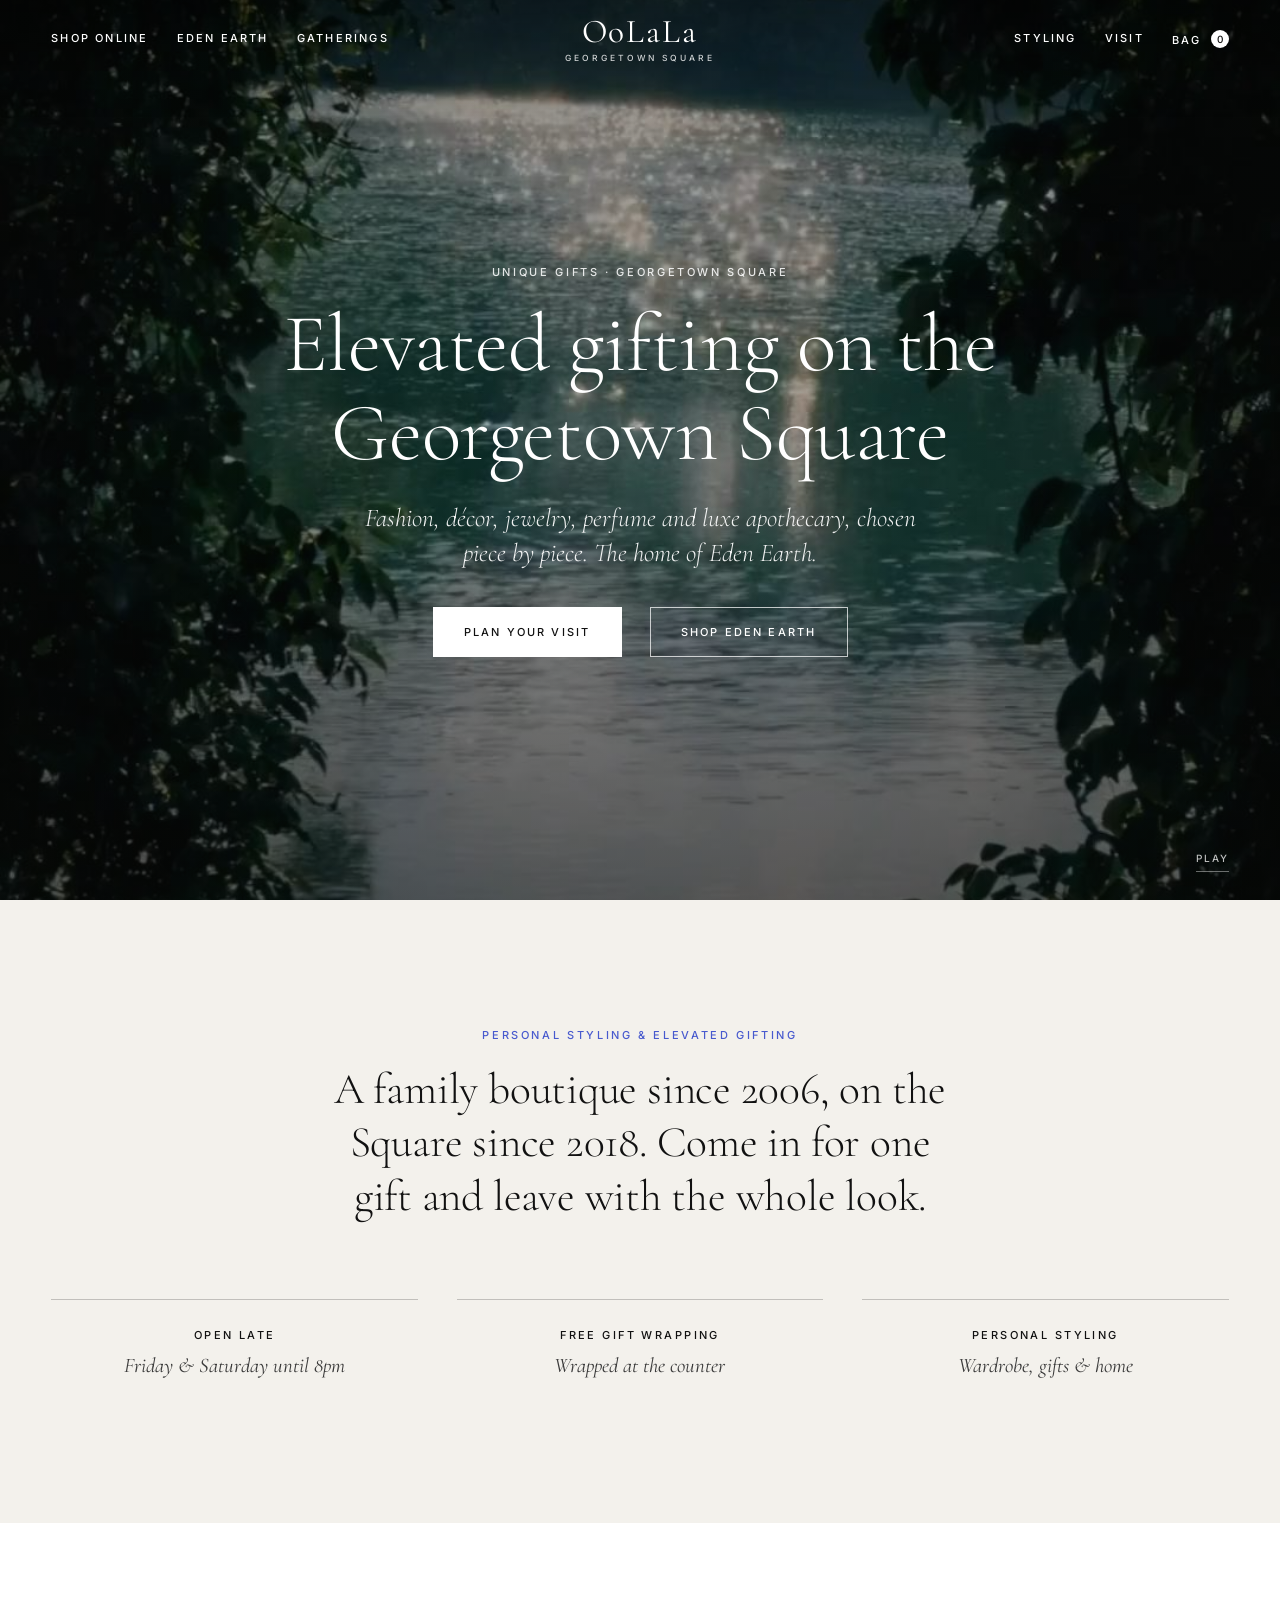
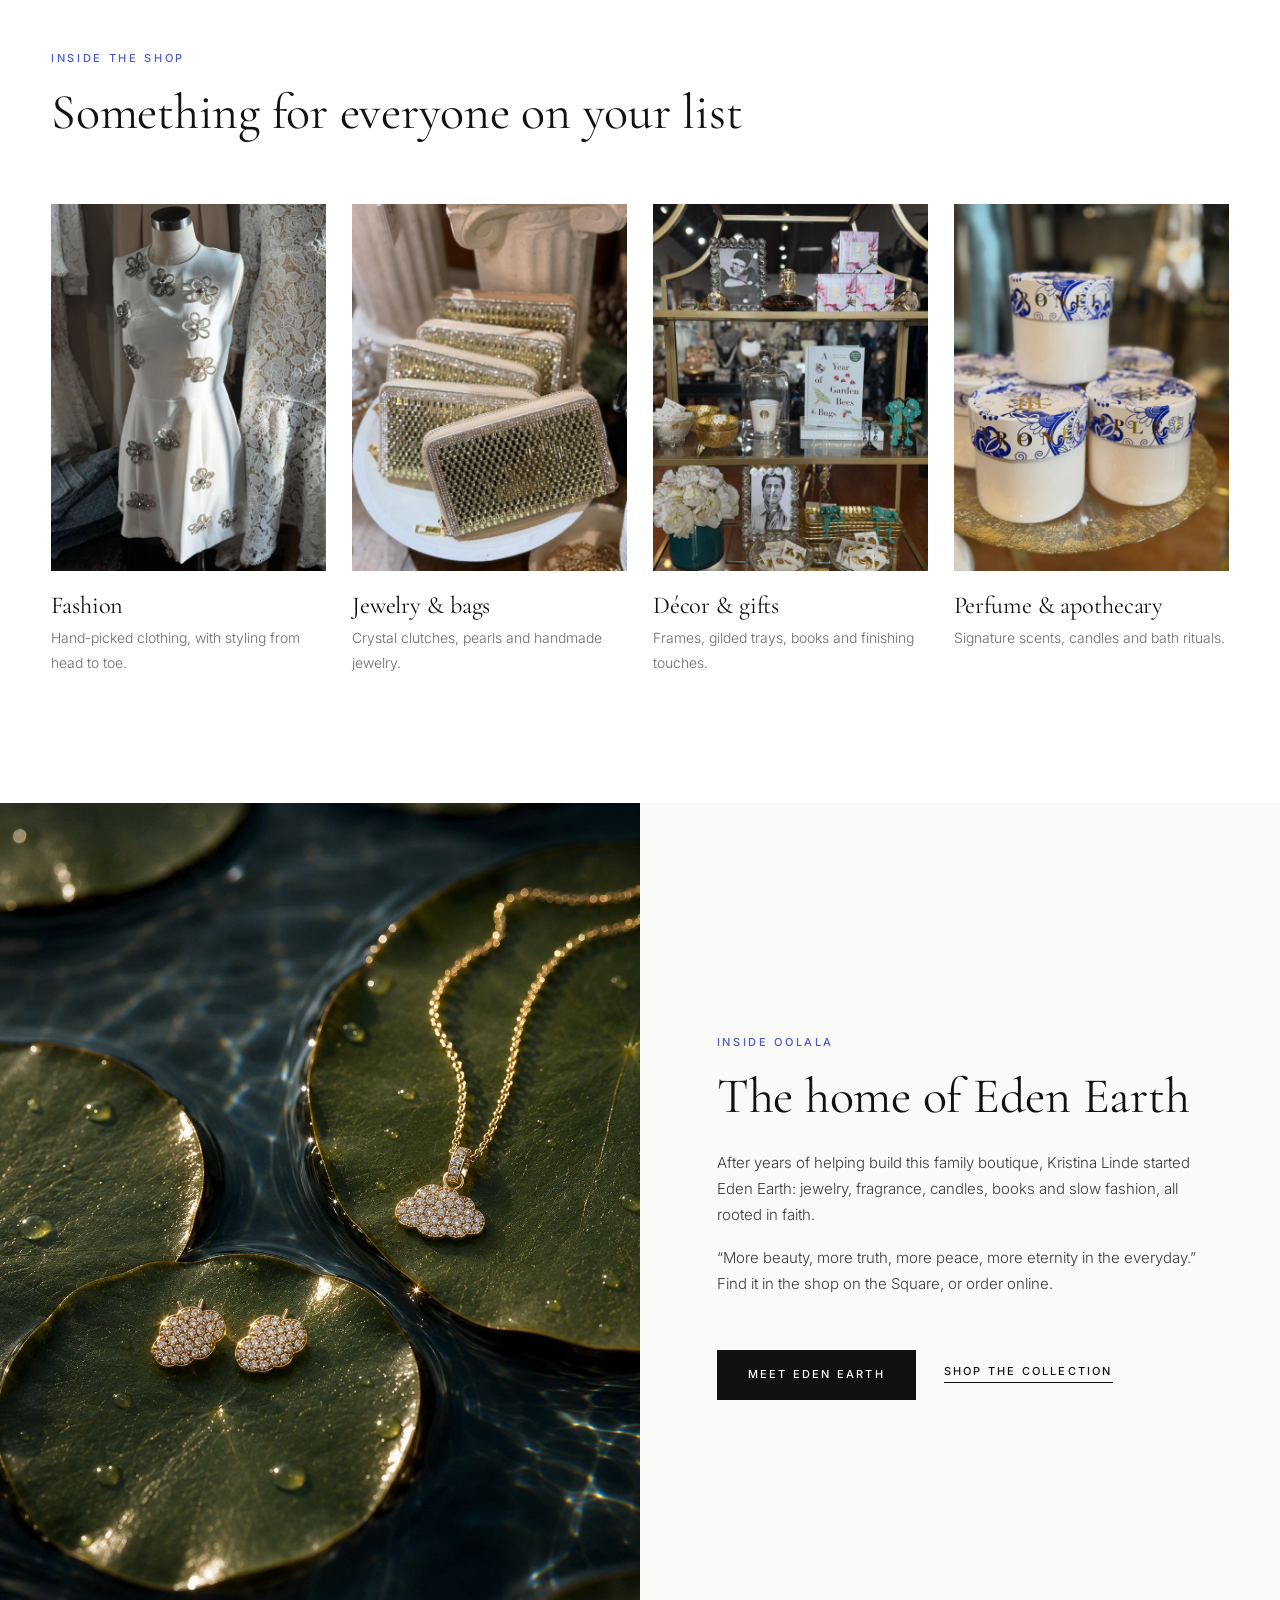
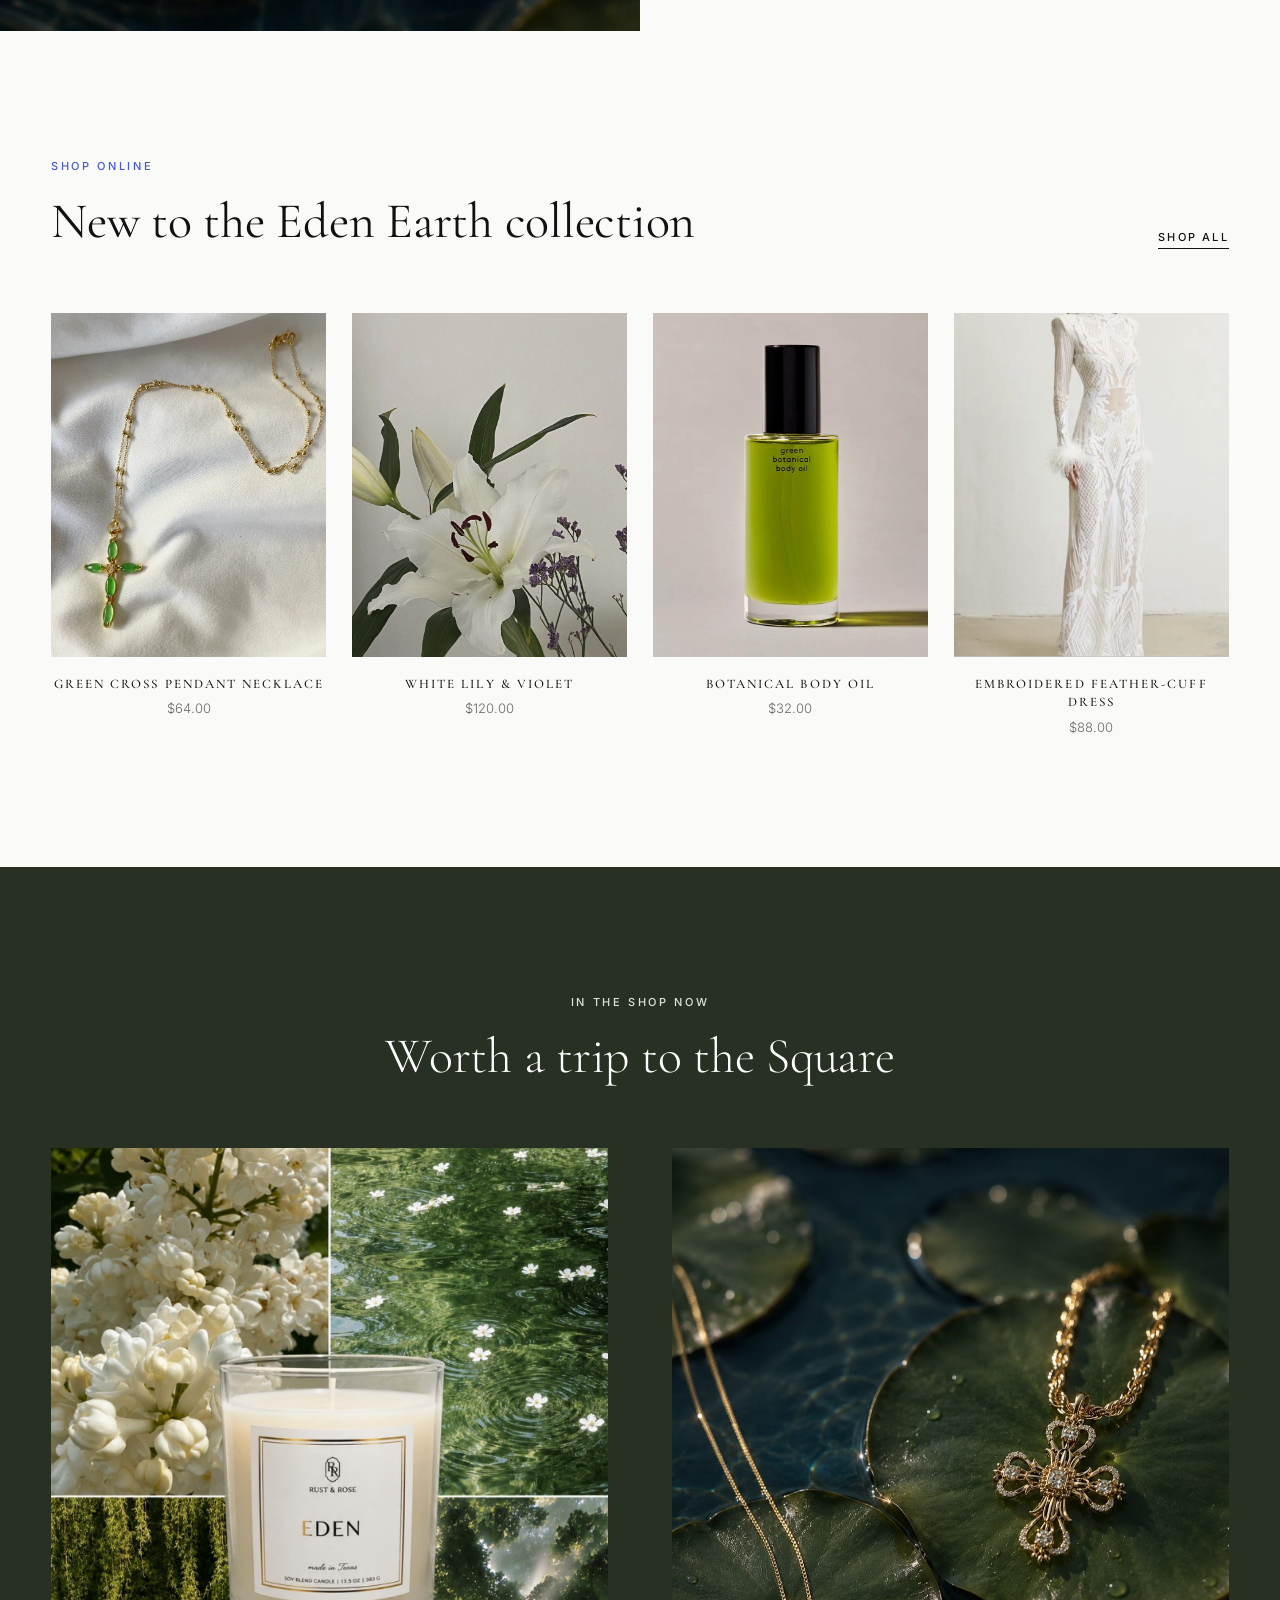
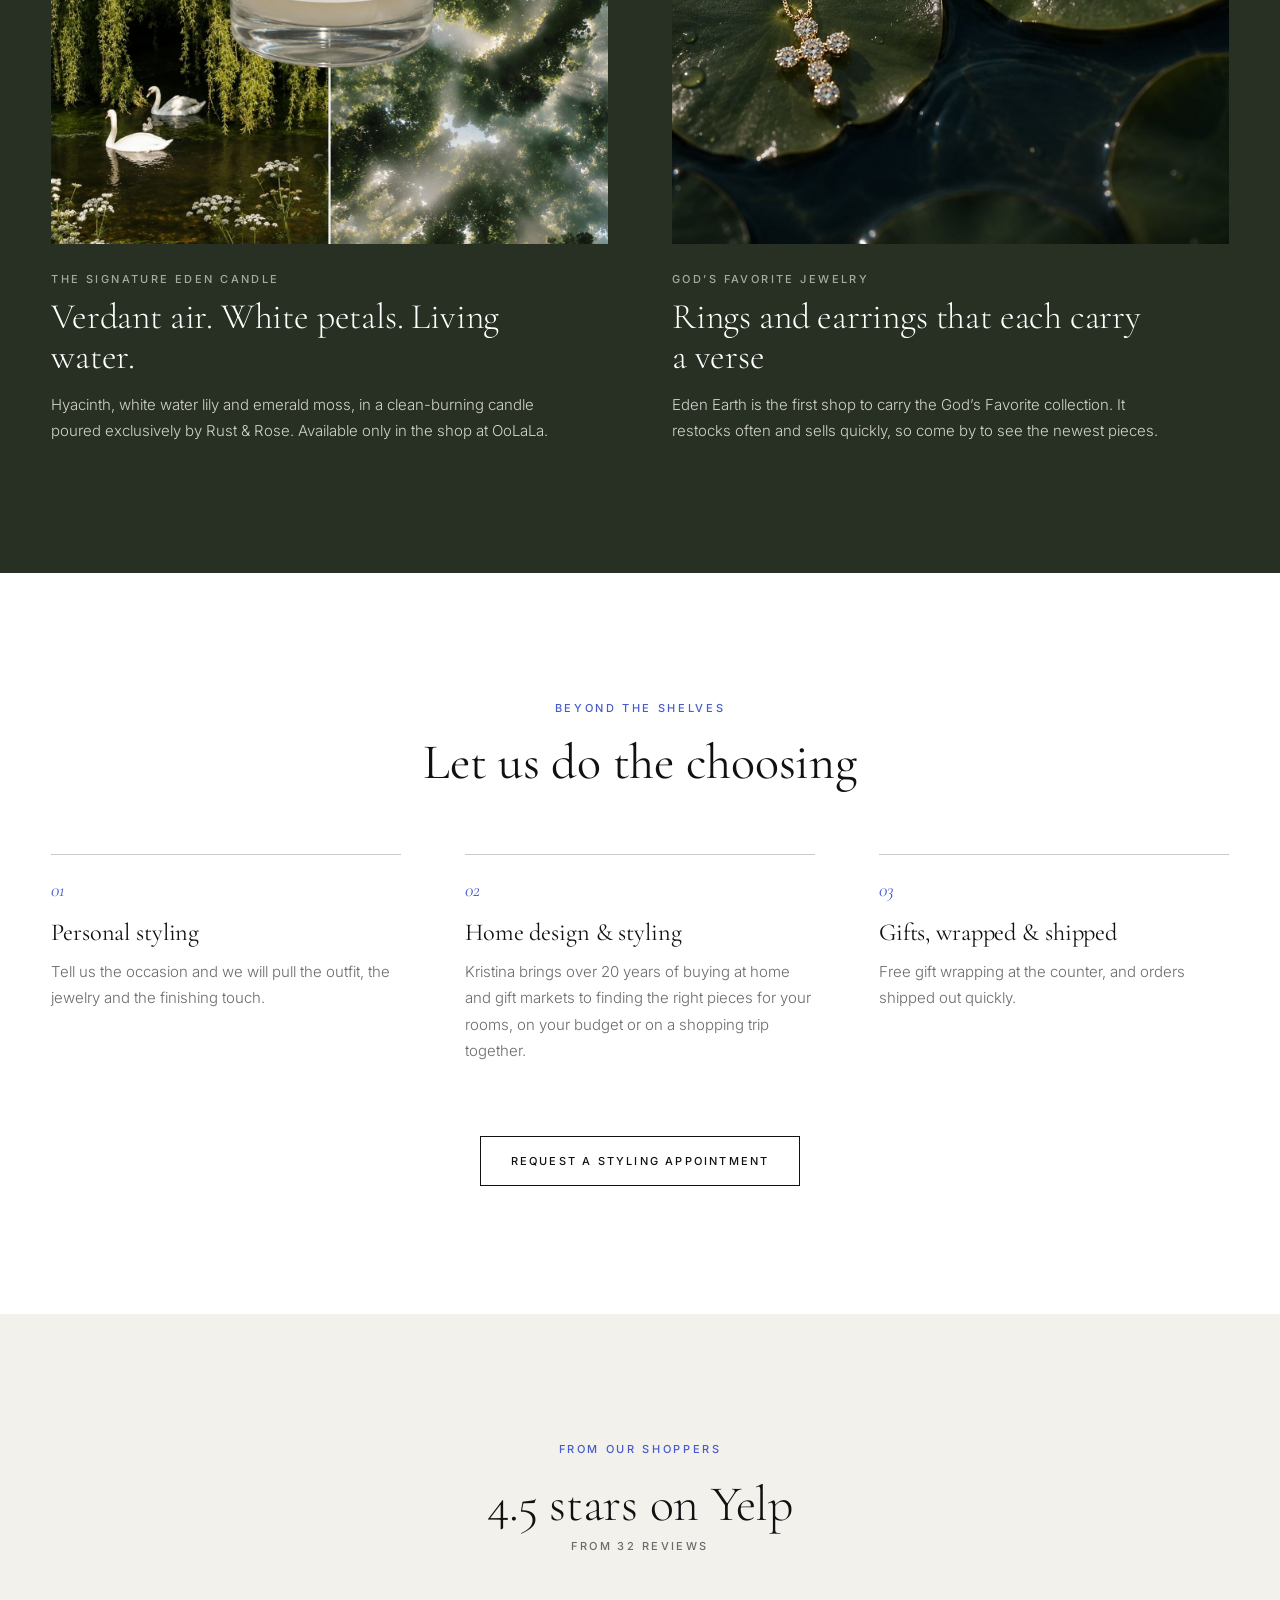
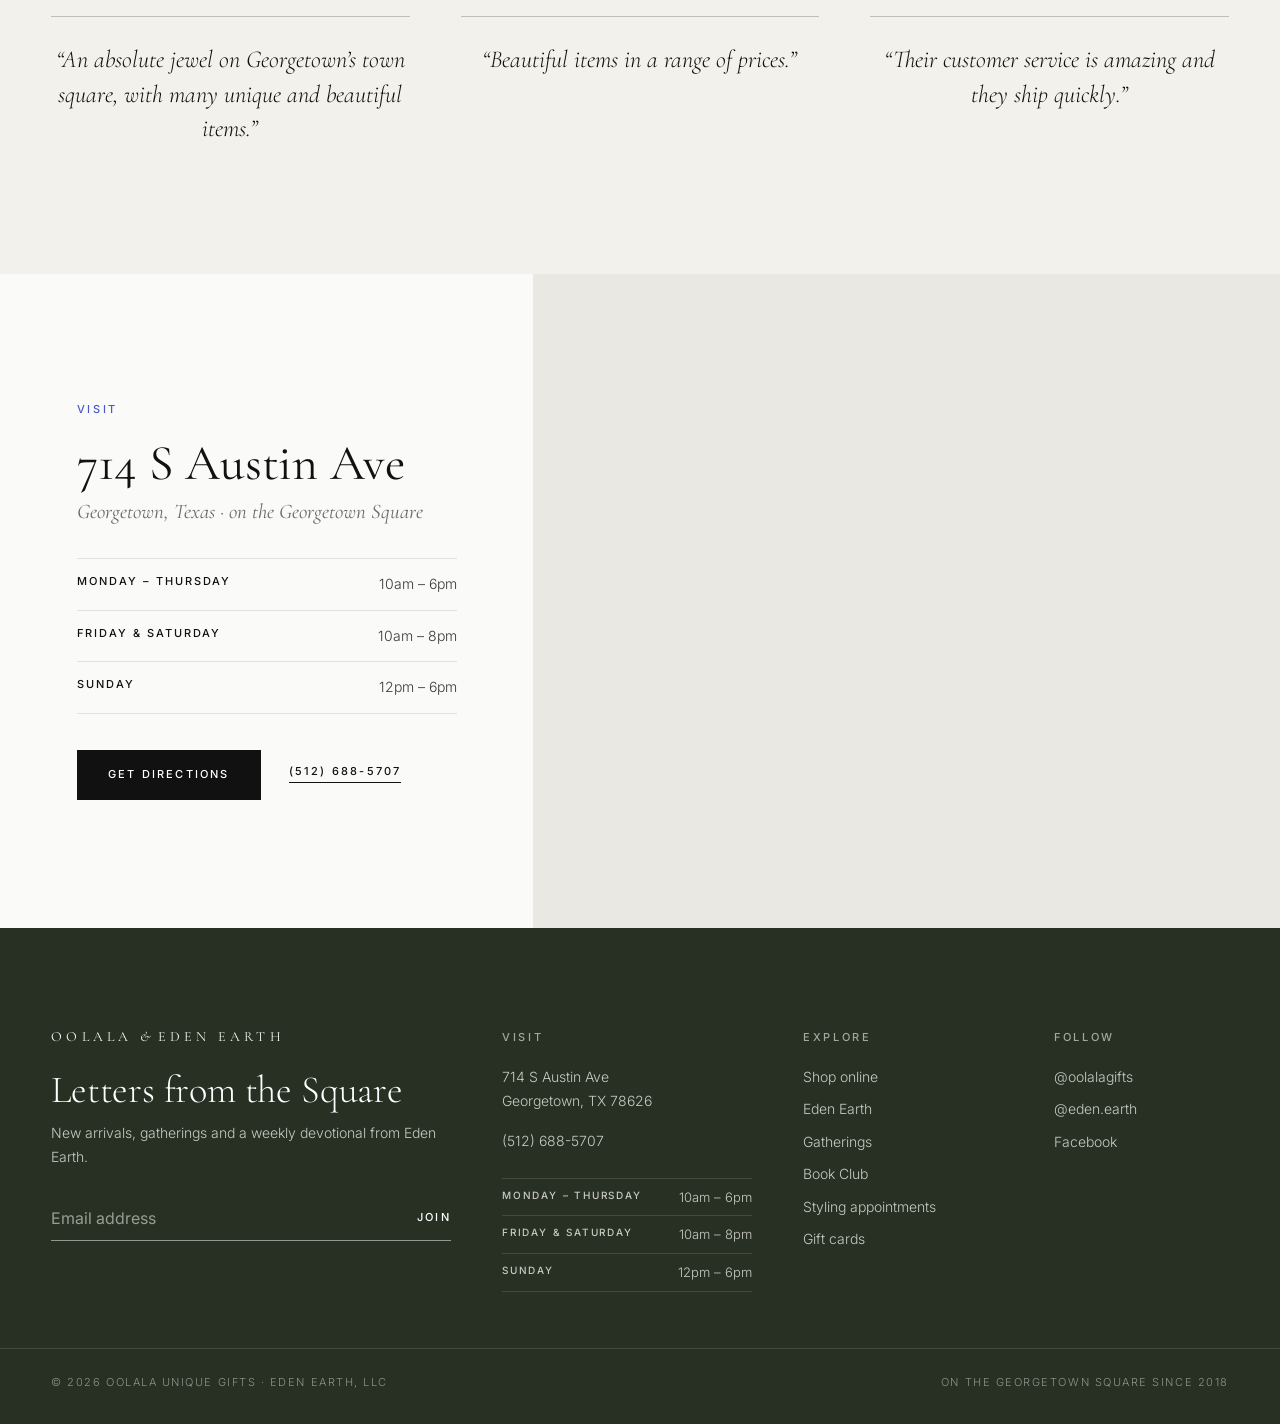
==== index.html @ 21880228 "OoLaLa Unique Gifts + Eden Earth demo: home, Shopify-ready shop, Eden Earth, visit Co-Authored-By: C" ====
<!doctype html>
<html lang="en">
<head>
  <meta charset="utf-8">
  <meta name="viewport" content="width=device-width, initial-scale=1">
  <meta name="robots" content="noindex, nofollow">
  <title>OoLaLa Unique Gifts | Boutique on the Georgetown Square, TX</title>
  <meta name="description" content="OoLaLa is a family boutique on the Georgetown Square: fashion, décor, jewelry, perfume and luxe apothecary, personal styling, and the home of the Eden Earth collection.">
  <meta name="theme-color" content="#fafafa">
  <meta property="og:type" content="website">
  <meta property="og:site_name" content="OoLaLa Unique Gifts">
  <meta property="og:title" content="OoLaLa Unique Gifts | Boutique on the Georgetown Square, TX">
  <meta property="og:description" content="OoLaLa is a family boutique on the Georgetown Square: fashion, décor, jewelry, perfume and luxe apothecary, personal styling, and the home of the Eden Earth collection.">
  <meta property="og:url" content="https://me5050-cu.github.io/oolala-eden-earth-redesign/">
  <meta property="og:image" content="https://me5050-cu.github.io/oolala-eden-earth-redesign/assets/img/share.jpg">
  <meta name="twitter:card" content="summary_large_image">
  <link rel="icon" href="assets/img/favicon.svg" type="image/svg+xml">
  <link rel="preconnect" href="https://fonts.googleapis.com">
  <link rel="preconnect" href="https://fonts.gstatic.com" crossorigin>
  <link rel="stylesheet" href="https://fonts.googleapis.com/css2?family=Cormorant+Garamond:ital,wght@0,300;0,400;0,500;1,300;1,400&family=Inter:wght@300;400;500&display=swap">
  <link rel="stylesheet" href="assets/css/site.css">
  <link rel="preload" as="image" href="assets/media/lake-poster.jpg">
  <script type="application/ld+json">{"@context":"https://schema.org","@type":"Store","name":"OoLaLa Unique Gifts","description":"OoLaLa is a family boutique on the Georgetown Square: fashion, décor, jewelry, perfume and luxe apothecary, personal styling, and the home of the Eden Earth collection.","telephone":"+15126885707","foundingDate":"2006","image":"https://me5050-cu.github.io/oolala-eden-earth-redesign/assets/img/share.jpg","url":"https://me5050-cu.github.io/oolala-eden-earth-redesign/","address":{"@type":"PostalAddress","streetAddress":"714 S Austin Ave","addressLocality":"Georgetown","addressRegion":"TX","postalCode":"78626","addressCountry":"US"},"openingHoursSpecification":[{"@type":"OpeningHoursSpecification","dayOfWeek":["Monday","Tuesday","Wednesday","Thursday"],"opens":"10:00","closes":"18:00"},{"@type":"OpeningHoursSpecification","dayOfWeek":["Friday","Saturday"],"opens":"10:00","closes":"20:00"},{"@type":"OpeningHoursSpecification","dayOfWeek":["Sunday"],"opens":"12:00","closes":"18:00"}],"department":{"@type":"Store","name":"Eden Earth","sameAs":["https://www.instagram.com/eden.earth/","https://edenearth.shop"]},"sameAs":["https://www.instagram.com/oolalagifts/","https://www.facebook.com/p/OoLala-Georgetown-100054103392312/"]}</script>
</head>
<body class="page-home">

  <a class="skip" href="#main">Skip to content</a>
  <header class="site-header is-overlay" data-header>
    <div class="header-inner">
      <nav class="nav nav-left" aria-label="Shop">
        <a href="shop.html">Shop online</a>
        <a href="eden-earth.html">Eden Earth</a>
        <a href="eden-earth.html#gatherings">Gatherings</a>
      </nav>
      <button class="menu-toggle" type="button" aria-expanded="false" aria-controls="menu" data-menu-toggle>Menu</button>
      <a class="wordmark" href="index.html" aria-label="OoLaLa home">
        <span class="wordmark-name">OoLaLa</span>
        <span class="wordmark-sub">Georgetown Square</span>
      </a>
      <nav class="nav nav-right" aria-label="Visit">
        <a href="visit.html#styling">Styling</a>
        <a href="visit.html">Visit</a>
        <button class="bag-toggle" type="button" data-bag-open aria-label="Open bag">Bag <span class="bag-count" data-bag-count>0</span></button>
      </nav>
      <button class="bag-toggle bag-toggle-mobile" type="button" data-bag-open aria-label="Open bag">Bag <span class="bag-count" data-bag-count>0</span></button>
    </div>
    <div class="menu" id="menu" hidden data-menu>
      <nav aria-label="Menu">
        <a href="index.html" aria-current="page">Home</a>
        <a href="shop.html">Shop online</a>
        <a href="eden-earth.html">Eden Earth</a>
        <a href="eden-earth.html#gatherings">Gatherings</a>
        <a href="visit.html#styling">Styling</a>
        <a href="visit.html">Visit</a>
      </nav>
      <p class="menu-foot">714 S Austin Ave, Georgetown, TX 78626<br><a href="tel:+15126885707">(512) 688-5707</a></p>
    </div>
  </header>
  <main id="main">

    <section class="hero" aria-labelledby="hero-title">
      <div class="hero-media">
        <video class="hero-video" autoplay muted loop playsinline preload="metadata" poster="assets/media/lake-poster.jpg" aria-hidden="true">
          <source src="assets/media/lake.mp4" type="video/mp4">
        </video>
      </div>
      <div class="hero-content">
        <p class="eyebrow on-dark">Unique gifts · Georgetown Square</p>
        <h1 id="hero-title">Elevated gifting on the Georgetown Square</h1>
        <p class="hero-lede">Fashion, décor, jewelry, perfume and luxe apothecary, chosen piece by piece. The home of Eden Earth.</p>
        <div class="btn-row">
          <a class="btn btn-light" href="visit.html">Plan your visit</a>
          <a class="btn btn-ghost-light" href="shop.html">Shop Eden Earth</a>
        </div>
      </div>
      <button class="hero-pause" type="button" data-video-toggle aria-label="Pause background video">Pause</button>
    </section>

    <section class="section intro" aria-labelledby="intro-title">
      <div class="wrap narrow center">
        <p class="eyebrow">Personal styling &amp; elevated gifting</p>
        <h2 id="intro-title" class="statement">A family boutique since 2006, on the Square since 2018. Come in for one gift and leave with the whole look.</h2>
      </div>
      <dl class="wrap facts">
        <div><dt>Open late</dt><dd>Friday &amp; Saturday until 8pm</dd></div>
        <div><dt>Free gift wrapping</dt><dd>Wrapped at the counter</dd></div>
        <div><dt>Personal styling</dt><dd>Wardrobe, gifts &amp; home</dd></div>
      </dl>
    </section>

    <section class="section section-white" aria-labelledby="inside-title">
      <div class="wrap">
        <div class="section-head">
          <p class="eyebrow">Inside the shop</p>
          <h2 id="inside-title">Something for everyone on your list</h2>
        </div>
        <ul class="tiles">
          <li class="tile">
            <figure>
              <div class="tile-media"><img src="assets/img/shop/floral-dress.jpg" alt="White dress with jeweled flower appliqués on a mannequin at OoLaLa" width="1200" height="1600" loading="lazy" decoding="async"></div>
              <figcaption>
                <h3>Fashion</h3>
                <p>Hand-picked clothing, with styling from head to toe.</p>
              </figcaption>
            </figure>
          </li>
          <li class="tile">
            <figure>
              <div class="tile-media"><img src="assets/img/shop/crystal-clutches.jpg" alt="Gold crystal-studded clutches on a display stand" width="1200" height="1600" loading="lazy" decoding="async"></div>
              <figcaption>
                <h3>Jewelry &amp; bags</h3>
                <p>Crystal clutches, pearls and handmade jewelry.</p>
              </figcaption>
            </figure>
          </li>
          <li class="tile">
            <figure>
              <div class="tile-media"><img src="assets/img/shop/etagere.jpg" alt="Gold étagère styled with frames, gifts and books" width="1200" height="1600" loading="lazy" decoding="async"></div>
              <figcaption>
                <h3>Décor &amp; gifts</h3>
                <p>Frames, gilded trays, books and finishing touches.</p>
              </figcaption>
            </figure>
          </li>
          <li class="tile">
            <figure>
              <div class="tile-media"><img src="assets/img/shop/candle-jars.jpg" alt="Blue and white porcelain candle jars" width="1200" height="1600" loading="lazy" decoding="async"></div>
              <figcaption>
                <h3>Perfume &amp; apothecary</h3>
                <p>Signature scents, candles and bath rituals.</p>
              </figcaption>
            </figure>
          </li>
        </ul>
      </div>
    </section>

    <section class="split" aria-labelledby="eden-title">
      <div class="split-media"><img src="assets/img/eden/gods-favorite-lilypads.jpg" alt="Gold God’s Favorite necklaces and earrings resting on lily pads" width="1086" height="1448" loading="lazy" decoding="async"></div>
      <div class="split-body">
        <p class="eyebrow">Inside OoLaLa</p>
        <h2 id="eden-title">The home of Eden Earth</h2>
        <p>After years of helping build this family boutique, Kristina Linde started Eden Earth: jewelry, fragrance, candles, books and slow fashion, all rooted in faith.</p>
        <p>“More beauty, more truth, more peace, more eternity in the everyday.” Find it in the shop on the Square, or order online.</p>
        <div class="btn-row">
          <a class="btn btn-ink" href="eden-earth.html">Meet Eden Earth</a>
          <a class="link-line" href="shop.html">Shop the collection</a>
        </div>
      </div>
    </section>

    <section class="section" aria-labelledby="rail-title">
      <div class="wrap">
        <div class="section-head row">
          <div>
            <p class="eyebrow">Shop online</p>
            <h2 id="rail-title">New to the Eden Earth collection</h2>
          </div>
          <a class="link-line" href="shop.html">Shop all</a>
        </div>
        <ul class="product-grid" data-products data-limit="4">
          <li class="product" data-category="Jewelry">
            <button class="product-open" type="button" data-product="green-cross-pendant">
              <span class="product-media"><img src="assets/img/products/green-cross-pendant.jpg" alt="Green Cross Pendant Necklace" width="720" height="900" loading="lazy" decoding="async"></span>
              <span class="product-meta">
                <span class="product-name">Green Cross Pendant Necklace</span>
                <span class="product-price">$64.00</span>
              </span>
            </button>
          </li>
          <li class="product" data-category="Fragrance">
            <button class="product-open" type="button" data-product="white-lily-violet">
              <span class="product-media"><img src="assets/img/products/white-lily-violet.jpg" alt="White Lily &amp; Violet" width="720" height="900" loading="lazy" decoding="async"></span>
              <span class="product-meta">
                <span class="product-name">White Lily &amp; Violet</span>
                <span class="product-price">$120.00</span>
              </span>
            </button>
          </li>
          <li class="product" data-category="Wellness">
            <button class="product-open" type="button" data-product="botanical-body-oil">
              <span class="product-media"><img src="assets/img/products/botanical-body-oil.jpg" alt="Botanical Body Oil" width="720" height="900" loading="lazy" decoding="async"></span>
              <span class="product-meta">
                <span class="product-name">Botanical Body Oil</span>
                <span class="product-price">$32.00</span>
              </span>
            </button>
          </li>
          <li class="product" data-category="Apparel">
            <button class="product-open" type="button" data-product="feather-cuff-dress">
              <span class="product-media"><img src="assets/img/products/feather-cuff-dress.jpg" alt="Embroidered Feather-Cuff Dress" width="720" height="900" loading="lazy" decoding="async"></span>
              <span class="product-meta">
                <span class="product-name">Embroidered Feather-Cuff Dress</span>
                <span class="product-price">$88.00</span>
              </span>
            </button>
          </li>
        </ul>
      </div>
    </section>

    <section class="exclusives" aria-labelledby="exclusive-title">
      <div class="wrap">
        <div class="section-head center">
          <p class="eyebrow on-dark">In the shop now</p>
          <h2 id="exclusive-title">Worth a trip to the Square</h2>
        </div>
        <div class="exclusive-grid">
          <article class="exclusive">
            <div class="exclusive-media"><img src="assets/img/eden/eden-candle.jpg" alt="The Eden candle among white blossoms, willows and swans" width="1100" height="1375" loading="lazy" decoding="async"></div>
            <p class="exclusive-kicker">The signature Eden candle</p>
            <h3>Verdant air. White petals. Living water.</h3>
            <p>Hyacinth, white water lily and emerald moss, in a clean-burning candle poured exclusively by Rust &amp; Rose. Available only in the shop at OoLaLa.</p>
          </article>
          <article class="exclusive">
            <div class="exclusive-media"><img src="assets/img/eden/gods-favorite-cross.jpg" alt="Gold cross necklace from God’s Favorite resting on a lily pad" width="1100" height="1375" loading="lazy" decoding="async"></div>
            <p class="exclusive-kicker">God’s Favorite jewelry</p>
            <h3>Rings and earrings that each carry a verse</h3>
            <p>Eden Earth is the first shop to carry the God’s Favorite collection. It restocks often and sells quickly, so come by to see the newest pieces.</p>
          </article>
        </div>
      </div>
    </section>

    <section class="section section-white" aria-labelledby="services-title">
      <div class="wrap">
        <div class="section-head center">
          <p class="eyebrow">Beyond the shelves</p>
          <h2 id="services-title">Let us do the choosing</h2>
        </div>
        <ol class="columns">
          <li>
            <span class="columns-n">01</span>
            <h3>Personal styling</h3>
            <p>Tell us the occasion and we will pull the outfit, the jewelry and the finishing touch.</p>
          </li>
          <li>
            <span class="columns-n">02</span>
            <h3>Home design &amp; styling</h3>
            <p>Kristina brings over 20 years of buying at home and gift markets to finding the right pieces for your rooms, on your budget or on a shopping trip together.</p>
          </li>
          <li>
            <span class="columns-n">03</span>
            <h3>Gifts, wrapped &amp; shipped</h3>
            <p>Free gift wrapping at the counter, and orders shipped out quickly.</p>
          </li>
        </ol>
        <p class="center"><a class="btn btn-line" href="visit.html#styling">Request a styling appointment</a></p>
      </div>
    </section>

    <section class="section reviews" aria-labelledby="reviews-title">
      <div class="wrap">
        <div class="section-head center">
          <p class="eyebrow">From our shoppers</p>
          <h2 id="reviews-title" class="rating">4.5 stars on Yelp <span>from 32 reviews</span></h2>
        </div>
        <ul class="quotes">
          <li><blockquote><p>“An absolute jewel on Georgetown’s town square, with many unique and beautiful items.”</p></blockquote></li>
          <li><blockquote><p>“Beautiful items in a range of prices.”</p></blockquote></li>
          <li><blockquote><p>“Their customer service is amazing and they ship quickly.”</p></blockquote></li>
        </ul>
      </div>
    </section>

    <section class="visit-band" aria-labelledby="visit-title">
      <div class="visit-band-body">
        <p class="eyebrow">Visit</p>
        <h2 id="visit-title">714 S Austin Ave</h2>
        <p class="visit-city">Georgetown, Texas · on the Georgetown Square</p>
        <dl class="hours">
            <div><dt>Monday – Thursday</dt><dd>10am – 6pm</dd></div>
            <div><dt>Friday &amp; Saturday</dt><dd>10am – 8pm</dd></div>
            <div><dt>Sunday</dt><dd>12pm – 6pm</dd></div>
          </dl>
        <div class="btn-row">
          <a class="btn btn-ink" href="https://www.google.com/maps/search/?api=1&query=OoLaLa%20Unique%20Gifts%2C%20714%20S%20Austin%20Ave%2C%20Georgetown%2C%20TX%2078626" target="_blank" rel="noopener">Get directions</a>
          <a class="link-line" href="tel:+15126885707">(512) 688-5707</a>
        </div>
      </div>
      <div class="visit-band-map">
        <iframe title="Map to OoLaLa Unique Gifts" src="https://maps.google.com/maps?q=OoLaLa%20Unique%20Gifts%2C%20714%20S%20Austin%20Ave%2C%20Georgetown%2C%20TX%2078626&z=16&output=embed" loading="lazy" referrerpolicy="no-referrer-when-downgrade"></iframe>
      </div>
    </section>
  </main>

  <footer class="site-footer">
    <div class="wrap footer-top">
      <div class="footer-letter">
        <p class="footer-mark">OoLaLa <span>&amp;</span> Eden Earth</p>
        <h2>Letters from the Square</h2>
        <p>New arrivals, gatherings and a weekly devotional from Eden Earth.</p>
        <form class="inline-form" data-demo-form data-success="Thank you. You’re on the list.">
          <label class="sr-only" for="news-email">Email address</label>
          <input id="news-email" type="email" name="email" placeholder="Email address" autocomplete="email" required>
          <button type="submit">Join</button>
        </form>
        <p class="form-status" role="status"></p>
      </div>
      <div class="footer-col">
        <h3 class="label">Visit</h3>
        <p><a href="https://www.google.com/maps/search/?api=1&query=OoLaLa%20Unique%20Gifts%2C%20714%20S%20Austin%20Ave%2C%20Georgetown%2C%20TX%2078626" target="_blank" rel="noopener">714 S Austin Ave<br>Georgetown, TX 78626</a></p>
        <p><a href="tel:+15126885707">(512) 688-5707</a></p>
        <dl class="hours hours-compact">
            <div><dt>Monday – Thursday</dt><dd>10am – 6pm</dd></div>
            <div><dt>Friday &amp; Saturday</dt><dd>10am – 8pm</dd></div>
            <div><dt>Sunday</dt><dd>12pm – 6pm</dd></div>
          </dl>
      </div>
      <div class="footer-col">
        <h3 class="label">Explore</h3>
        <ul>
          <li><a href="shop.html">Shop online</a></li>
          <li><a href="eden-earth.html">Eden Earth</a></li>
          <li><a href="eden-earth.html#gatherings">Gatherings</a></li>
          <li><a href="eden-earth.html#book-club">Book Club</a></li>
          <li><a href="visit.html#styling">Styling appointments</a></li>
          <li><a href="visit.html#gift-cards">Gift cards</a></li>
        </ul>
      </div>
      <div class="footer-col">
        <h3 class="label">Follow</h3>
        <ul>
          <li><a href="https://www.instagram.com/oolalagifts/" target="_blank" rel="noopener">@oolalagifts</a></li>
          <li><a href="https://www.instagram.com/eden.earth/" target="_blank" rel="noopener">@eden.earth</a></li>
          <li><a href="https://www.facebook.com/p/OoLala-Georgetown-100054103392312/" target="_blank" rel="noopener">Facebook</a></li>
        </ul>
      </div>
    </div>
    <div class="wrap footer-base">
      <p>© 2026 OoLaLa Unique Gifts · Eden Earth, LLC</p>
      <p>On the Georgetown Square since 2018</p>
    </div>
  </footer>

  <dialog class="drawer" id="bag" aria-labelledby="bag-title" data-bag>
    <div class="drawer-inner">
      <div class="drawer-head">
        <h2 id="bag-title" class="label">Your bag</h2>
        <button class="text-btn" type="button" data-close>Close</button>
      </div>
      <div class="drawer-body" data-bag-lines>
        <p class="bag-empty">Your bag is empty.</p>
      </div>
      <div class="drawer-foot">
        <div class="bag-subtotal"><span>Subtotal</span><span data-bag-subtotal>$0.00</span></div>
        <p class="bag-note">Shipping, taxes and local pickup are chosen at checkout.</p>
        <button class="btn btn-ink btn-block" type="button" data-checkout disabled>Checkout</button>
        <p class="bag-status" data-bag-status role="status"></p>
      </div>
    </div>
  </dialog>

  <dialog class="product-dialog" id="product" aria-labelledby="product-title" data-product-dialog>
    <div class="product-dialog-inner">
      <button class="text-btn product-close" type="button" data-close>Close</button>
      <div class="product-dialog-media"><img data-pd-img alt=""></div>
      <div class="product-dialog-body">
        <p class="eyebrow" data-pd-category></p>
        <h2 id="product-title" data-pd-title></h2>
        <p class="product-dialog-price" data-pd-price></p>
        <div class="product-dialog-desc" data-pd-desc></div>
        <form class="product-form" data-pd-form>
          <label class="field" data-pd-variant-wrap hidden>
            <span class="label">Option</span>
            <select data-pd-variant></select>
          </label>
          <div class="qty">
            <span class="label">Quantity</span>
            <div class="qty-control">
              <button type="button" data-qty="-1" aria-label="Decrease quantity">−</button>
              <input type="number" min="1" max="20" value="1" inputmode="numeric" aria-label="Quantity" data-pd-qty>
              <button type="button" data-qty="1" aria-label="Increase quantity">+</button>
            </div>
          </div>
          <button class="btn btn-ink btn-block" type="submit" data-pd-add>Add to bag</button>
        </form>
        <p class="product-dialog-pickup">Ships, or pick up at OoLaLa on the Georgetown Square.</p>
      </div>
    </div>
  </dialog>
  <script src="assets/js/shop-config.js"></script>
  <script src="assets/js/catalog.js"></script>
  <script src="assets/js/shop.js"></script>
  <script src="assets/js/site.js"></script>
</body>
</html>
---- assets/css/site.css ----
/* ---------------------------------------------------------------------------
   OoLaLa + Eden Earth — site.css
   Type and colour follow edenearth.shop: Cormorant Garamond display, Inter
   tracked capitals, cream/white bands, Eden's periwinkle (oklch 52% .18 272 =
   #485ace) as the accent. Moss green is sampled from Eden's garden photography.
   --------------------------------------------------------------------------- */

:root {
  --paper: #fafaf8;
  --white: #ffffff;
  --linen: #f3f1ec;
  --ink: #111111;
  --ink-2: #3a3a3a;
  --muted: #6b6b6b;
  --line: rgba(17, 17, 17, 0.1);
  --line-strong: rgba(17, 17, 17, 0.22);
  --accent: #485ace;
  --accent-deep: #3a4ab8;
  --moss: #283023;
  --moss-2: #39462c;
  --on-dark: #f6f5f1;

  --serif: 'Cormorant Garamond', 'Cormorant', Georgia, 'Times New Roman', serif;
  --sans: 'Inter', system-ui, -apple-system, 'Segoe UI', Roboto, sans-serif;

  --gutter: clamp(16px, 4vw, 56px);
  --header-h: 78px;
  --section: clamp(72px, 10vw, 140px);
  --ease: cubic-bezier(0.2, 0.7, 0.2, 1);
}

*, *::before, *::after { box-sizing: border-box; }
html { -webkit-text-size-adjust: 100%; scroll-behavior: smooth; scroll-padding-top: calc(var(--header-h) + 16px); }
body {
  margin: 0;
  background: var(--paper);
  color: var(--ink-2);
  font: 300 15px/1.75 var(--sans);
  -webkit-font-smoothing: antialiased;
  overflow-x: hidden;
}
img, video, iframe { display: block; max-width: 100%; }
a { color: inherit; text-decoration: none; }
button { font: inherit; color: inherit; background: none; border: 0; padding: 0; cursor: pointer; }
h1, h2, h3 { margin: 0; color: var(--ink); font-family: var(--serif); font-weight: 400; line-height: 1.08; letter-spacing: -0.005em; }
h1 { font-size: clamp(2.8rem, 6.4vw, 5.9rem); font-weight: 300; }
h2 { font-size: clamp(2.1rem, 3.9vw, 3.4rem); }
h3 { font-size: clamp(1.45rem, 1.9vw, 1.75rem); line-height: 1.2; }
p { margin: 0 0 1.1em; }
p:last-child { margin-bottom: 0; }
address { font-style: normal; }
[hidden] { display: none !important; }
:focus-visible { outline: 1px solid var(--accent); outline-offset: 4px; }

.sr-only { position: absolute; width: 1px; height: 1px; overflow: hidden; clip: rect(0 0 0 0); white-space: nowrap; }
.skip { position: fixed; left: -9999px; top: 16px; z-index: 100; background: var(--ink); color: #fff; padding: 10px 16px; font-size: 12px; }
.skip:focus { left: 16px; }

.wrap { width: 100%; max-width: 1320px; margin-inline: auto; padding-inline: var(--gutter); }
.narrow { max-width: 860px; }
.center { text-align: center; }
.section { padding-block: var(--section); }
.section-white { background: var(--white); }

/* --- small type ------------------------------------------------------------ */
.eyebrow, .label {
  margin: 0 0 1.25rem;
  font: 500 11px/1.4 var(--sans);
  letter-spacing: 0.24em;
  text-transform: uppercase;
}
.eyebrow { color: var(--accent); }
.label { color: var(--ink); }
.eyebrow.on-dark { color: rgba(255, 255, 255, 0.86); }
.lede, .section-lede { font-size: 16px; color: var(--muted); max-width: 40rem; }
.center .lede { margin-inline: auto; }

/* --- buttons ------------------------------------------------------------------ */
.btn-row { display: flex; flex-wrap: wrap; align-items: center; gap: 14px 28px; margin-top: 2.25rem; }
.center .btn-row, .hero .btn-row { justify-content: center; }
.btn {
  display: inline-flex; align-items: center; justify-content: center;
  min-height: 50px; padding: 0 30px;
  font: 500 11px/1 var(--sans); letter-spacing: 0.2em; text-transform: uppercase;
  border: 1px solid transparent;
  transition: background-color 0.3s var(--ease), color 0.3s var(--ease), border-color 0.3s var(--ease);
}
.btn-block { width: 100%; }
.btn-ink { background: var(--ink); color: #fff; }
.btn-ink:hover { background: var(--moss); }
.btn-ink:disabled { background: #bdbdbd; cursor: not-allowed; }
.btn-line { border-color: var(--ink); color: var(--ink); }
.btn-line:hover { background: var(--ink); color: #fff; }
.btn-light { background: #fff; color: var(--ink); }
.btn-light:hover { background: var(--linen); }
.btn-ghost-light { border-color: rgba(255, 255, 255, 0.72); color: #fff; }
.btn-ghost-light:hover { background: rgba(255, 255, 255, 0.12); border-color: #fff; }
.link-line {
  display: inline-block; padding-bottom: 5px;
  font: 500 11px/1 var(--sans); letter-spacing: 0.2em; text-transform: uppercase; color: var(--ink);
  border-bottom: 1px solid currentColor;
  transition: opacity 0.2s;
}
.link-line:hover { opacity: 0.6; }
.text-btn { font: 500 11px/1 var(--sans); letter-spacing: 0.2em; text-transform: uppercase; color: var(--ink); padding: 8px 0; }

/* --- header ---------------------------------------------------------------------- */
.site-header {
  position: fixed; inset: 0 0 auto; z-index: 50;
  color: var(--ink); background: rgba(250, 250, 248, 0.96);
  border-bottom: 1px solid var(--line);
  transition: background-color 0.35s var(--ease), color 0.35s var(--ease), border-color 0.35s var(--ease);
}
.site-header.is-overlay:not(.is-solid) { background: transparent; color: #fff; border-color: transparent; }
.site-header.is-overlay:not(.is-solid)::before {
  content: ''; position: absolute; inset: 0 0 -40px; z-index: -1; pointer-events: none;
  background: linear-gradient(rgba(0, 0, 0, 0.32), rgba(0, 0, 0, 0));
}
body:not(.page-home):not(.page-eden) main { padding-top: var(--header-h); }
.header-inner {
  display: grid; grid-template-columns: 1fr auto 1fr; align-items: center;
  height: var(--header-h); max-width: 1440px; margin-inline: auto; padding-inline: var(--gutter);
}
.nav { display: flex; align-items: center; gap: clamp(18px, 2.2vw, 34px); }
.nav-right { justify-content: flex-end; }
.nav a, .bag-toggle, .menu-toggle {
  font: 500 11px/1 var(--sans); letter-spacing: 0.2em; text-transform: uppercase;
  padding-block: 8px; border-bottom: 1px solid transparent; transition: border-color 0.2s;
}
.nav a:hover, .nav a[aria-current='page'] { border-color: currentColor; }
.bag-count {
  display: inline-grid; place-items: center; min-width: 18px; height: 18px; margin-left: 4px; padding-inline: 4px;
  border-radius: 9px; background: var(--ink); color: var(--paper); font-size: 10px; letter-spacing: 0; vertical-align: 1px;
}
.site-header.is-overlay:not(.is-solid) .bag-count { background: #fff; color: var(--ink); }
.wordmark { display: flex; flex-direction: column; align-items: center; text-align: center; line-height: 1; }
.wordmark-name { font: 400 clamp(28px, 2.6vw, 34px)/1 var(--serif); letter-spacing: 0.06em; }
.wordmark-sub { margin-top: 6px; font: 500 8.5px/1 var(--sans); letter-spacing: 0.34em; text-transform: uppercase; opacity: 0.8; }
.menu-toggle, .bag-toggle-mobile { display: none; }
.menu {
  position: absolute; inset: var(--header-h) 0 auto; background: var(--paper); color: var(--ink);
  border-top: 1px solid var(--line); border-bottom: 1px solid var(--line);
  padding: 20px var(--gutter) 28px;
}
.menu nav { display: grid; }
.menu nav a { padding: 14px 0; border-bottom: 1px solid var(--line); font: 400 26px/1.1 var(--serif); }
.menu nav a[aria-current='page'] { color: var(--accent); }
.menu-foot { margin-top: 20px; font-size: 13px; color: var(--muted); }

@media (max-width: 960px) {
  :root { --header-h: 66px; }
  .nav { display: none; }
  .menu-toggle, .bag-toggle-mobile { display: inline-block; }
  .menu-toggle { justify-self: start; }
  .bag-toggle-mobile { justify-self: end; }
  .wordmark-name { font-size: 26px; }
  .wordmark-sub { font-size: 7.5px; }
  .site-header.menu-open, .site-header.is-overlay.menu-open:not(.is-solid) { background: var(--paper); color: var(--ink); border-color: var(--line); }
  .site-header.is-overlay.menu-open::before { display: none; }
  .site-header.is-overlay.menu-open:not(.is-solid) .bag-count { color: var(--paper); background: var(--ink); }
}

/* --- hero ------------------------------------------------------------------------ */
.hero {
  position: relative; display: grid; place-items: center;
  min-height: max(640px, 100svh); padding: calc(var(--header-h) + 40px) var(--gutter) 96px;
  color: #fff; text-align: center; overflow: hidden; background: var(--moss);
}
.hero-media, .hero-media > * { position: absolute; inset: 0; width: 100%; height: 100%; object-fit: cover; }
.hero-media::after {
  content: ''; position: absolute; inset: 0;
  background: radial-gradient(ellipse at center, rgba(10, 14, 10, 0.18), rgba(10, 14, 10, 0.5)), linear-gradient(rgba(0, 0, 0, 0.05), rgba(0, 0, 0, 0.35));
}
.hero-content { position: relative; max-width: 900px; }
.hero h1 { color: #fff; margin-bottom: 1.4rem; text-wrap: balance; }
.hero-wordmark { text-transform: uppercase; letter-spacing: 0.12em; font-size: clamp(2.9rem, 7.4vw, 6.6rem); }
.hero-lede { max-width: 36rem; margin-inline: auto; font: italic 300 clamp(1.3rem, 2vw, 1.65rem)/1.4 var(--serif); color: rgba(255, 255, 255, 0.92); }
.hero-pause {
  position: absolute; right: var(--gutter); bottom: 28px;
  font: 500 10px/1 var(--sans); letter-spacing: 0.2em; text-transform: uppercase; color: rgba(255, 255, 255, 0.75);
  padding: 8px 0; border-bottom: 1px solid rgba(255, 255, 255, 0.4);
}
.hero-pause:hover { color: #fff; }
.hero-photo { min-height: max(600px, 92svh); }

/* --- intro + facts ------------------------------------------------------------------ */
.intro { background: var(--linen); }
.statement { font-weight: 300; font-size: clamp(1.9rem, 3.4vw, 3rem); line-height: 1.22; text-wrap: balance; }
.facts {
  display: grid; grid-template-columns: repeat(3, 1fr);
  margin-top: clamp(48px, 6vw, 80px); padding-top: 0; text-align: center;
}
.facts > div { padding: 28px 16px 0; border-top: 1px solid var(--line-strong); }
.facts > div + div { border-left: 0; }
.facts dt { font: 500 11px/1.4 var(--sans); letter-spacing: 0.22em; text-transform: uppercase; color: var(--ink); }
.facts dd { margin: 8px 0 0; font: italic 400 1.3rem/1.35 var(--serif); color: var(--ink-2); }
.facts-small { margin-top: 48px; }
@media (min-width: 721px) { .facts { column-gap: clamp(20px, 3vw, 48px); } }
@media (max-width: 720px) {
  .facts { grid-template-columns: 1fr; gap: 0; max-width: 420px; margin-inline: auto; }
  .facts > div { padding: 20px 0; }
}

/* --- section heads -------------------------------------------------------------------- */
.section-head { margin-bottom: clamp(40px, 5vw, 64px); }
.section-head.center { text-align: center; }
.section-head.row { display: flex; align-items: flex-end; justify-content: space-between; gap: 24px 40px; flex-wrap: wrap; }
.section-head .section-lede { margin-top: 1rem; }

/* --- inside the shop tiles ---------------------------------------------------------------- */
.tiles { list-style: none; margin: 0; padding: 0; display: grid; grid-template-columns: repeat(4, 1fr); gap: clamp(16px, 2vw, 28px); }
.tile figure { margin: 0; }
.tile-media { aspect-ratio: 3 / 4; overflow: hidden; background: var(--linen); }
.tile-media img { width: 100%; height: 100%; object-fit: cover; transition: transform 1.2s var(--ease); }
.tile:hover .tile-media img { transform: scale(1.035); }
.tile figcaption { padding-top: 20px; }
.tile h3 { margin-bottom: 6px; }
:where(.tile) p { font-size: 14px; color: var(--muted); }
@media (max-width: 960px) { .tiles { grid-template-columns: repeat(2, 1fr); row-gap: 40px; } }
@media (max-width: 420px) { .tile h3 { font-size: 1.3rem; } .tile p { font-size: 13px; } }

/* --- split ------------------------------------------------------------------------------ */
.split { display: grid; grid-template-columns: 1fr 1fr; min-height: min(92vh, 980px); background: var(--paper); }
.split-media { position: relative; overflow: hidden; background: var(--linen); }
.split-media img { position: absolute; inset: 0; width: 100%; height: 100%; object-fit: cover; }
.split-body { display: flex; flex-direction: column; justify-content: center; padding: clamp(56px, 7vw, 120px) clamp(24px, 6vw, 110px); max-width: 720px; }
.split-body h1, .split-body h2 { margin-bottom: 1.6rem; text-wrap: balance; }
.split-body p { max-width: 34rem; }
.split-reverse .split-media { order: 2; }
:where(.letter) p { font-size: 16px; }
.letter .signature { margin-top: 1.4rem; font: italic 400 2rem/1 var(--serif); color: var(--ink); }
.page-split { min-height: calc(100svh - var(--header-h)); }
.page-split address { margin: 2rem 0 1.5rem; font: 400 1.35rem/1.45 var(--serif); color: var(--ink); }
.page-split .hours { max-width: 26rem; }
@media (max-width: 860px) {
  .split { grid-template-columns: 1fr; min-height: 0; }
  .split-media { aspect-ratio: 4 / 5; max-height: 78svh; width: 100%; }
  .split-reverse .split-media { order: 0; }
  .split-body { padding: 56px var(--gutter) 72px; max-width: none; }
  .page-split .split-media { aspect-ratio: 16 / 11; }
}

/* --- products ------------------------------------------------------------------------------ */
.product-grid { list-style: none; margin: 0; padding: 0; display: grid; grid-template-columns: repeat(4, 1fr); gap: clamp(36px, 4vw, 56px) clamp(14px, 2vw, 28px); }
.product[hidden] { display: none; }
.product-open { display: block; width: 100%; text-align: center; }
.product-media { display: block; aspect-ratio: 4 / 5; overflow: hidden; background: #efeeea; }
.product-media img { width: 100%; height: 100%; object-fit: cover; transition: transform 1.1s var(--ease); }
.product-open:hover .product-media img { transform: scale(1.04); }
.product-meta { display: block; padding-top: 18px; }
.product-name { display: block; font: 500 13px/1.45 var(--serif); letter-spacing: 0.16em; text-transform: uppercase; color: var(--ink); }
.product-price { display: block; margin-top: 4px; font-size: 13px; color: var(--muted); }
.product-soldout { display: block; margin-top: 2px; font-size: 11px; letter-spacing: 0.16em; text-transform: uppercase; color: var(--accent); }
@media (max-width: 960px) { .product-grid { grid-template-columns: repeat(2, 1fr); } }
@media (max-width: 420px) { .product-name { font-size: 11.5px; letter-spacing: 0.12em; } }

.filters { display: flex; flex-wrap: wrap; justify-content: center; gap: 10px clamp(18px, 2.4vw, 36px); margin-bottom: 18px; }
.filters button {
  padding: 8px 0; font: 500 11px/1 var(--sans); letter-spacing: 0.2em; text-transform: uppercase; color: var(--muted);
  border-bottom: 1px solid transparent; transition: color 0.2s, border-color 0.2s;
}
.filters button:hover { color: var(--ink); }
.filters button[aria-pressed='true'] { color: var(--ink); border-color: var(--ink); }
.filter-tagline { min-height: 1.6em; margin-bottom: clamp(32px, 4vw, 52px); text-align: center; font: italic 400 1.2rem/1.4 var(--serif); color: var(--muted); }
.shop-state { margin-top: 32px; text-align: center; color: var(--muted); }
.shop-section { padding-top: clamp(48px, 6vw, 80px); }
.page-head { padding-block: clamp(64px, 8vw, 112px) clamp(48px, 6vw, 72px); background: var(--linen); }
.page-head h1 { font-size: clamp(2.6rem, 5.4vw, 4.6rem); margin-bottom: 1.3rem; }

/* --- exclusives (on moss) ----------------------------------------------------------------------- */
.exclusives { background: var(--moss); color: rgba(246, 245, 241, 0.82); padding-block: var(--section); }
.exclusives h2 { color: #fff; font-weight: 300; }
.exclusive-grid { display: grid; grid-template-columns: 1fr 1fr; gap: clamp(40px, 5vw, 80px); }
.exclusive-media { aspect-ratio: 4 / 5; overflow: hidden; margin-bottom: 28px; background: var(--moss-2); }
.exclusive-media img { width: 100%; height: 100%; object-fit: cover; }
.exclusive-kicker { margin: 0 0 0.6rem; font: 500 11px/1.4 var(--sans); letter-spacing: 0.22em; text-transform: uppercase; color: rgba(246, 245, 241, 0.62); }
.exclusive h3 { color: #fff; font-weight: 300; font-size: clamp(1.9rem, 2.8vw, 2.6rem); line-height: 1.12; margin-bottom: 0.9rem; max-width: 30rem; }
:where(.exclusive) p { max-width: 32rem; font-size: 15px; }
@media (max-width: 760px) { .exclusive-grid { grid-template-columns: 1fr; gap: 64px; } }

/* --- columns ------------------------------------------------------------------------------------ */
.columns { list-style: none; margin: 0 0 clamp(48px, 6vw, 72px); padding: 0; display: grid; grid-template-columns: repeat(3, 1fr); gap: clamp(32px, 5vw, 72px); }
.columns li { padding-top: 26px; border-top: 1px solid var(--line-strong); }
.columns-n { display: block; margin-bottom: 18px; font: italic 400 1.2rem/1 var(--serif); color: var(--accent); }
.columns h3 { margin-bottom: 12px; }
:where(.columns) p { color: var(--muted); }
.columns .label { margin-bottom: 10px; }
.movements { margin-bottom: 0; }
.movements .roman { font-style: normal; font-size: 2.4rem; color: var(--accent); }
@media (max-width: 860px) { .columns { grid-template-columns: 1fr; gap: 40px; } }

/* --- reviews ---------------------------------------------------------------------------------------- */
.reviews { background: var(--linen); }
.rating { font-weight: 300; }
.rating span { display: block; margin-top: 10px; font: 500 11px/1 var(--sans); letter-spacing: 0.22em; text-transform: uppercase; color: var(--muted); }
.quotes { list-style: none; margin: 0; padding: 0; display: grid; grid-template-columns: repeat(3, 1fr); gap: clamp(28px, 4vw, 64px); }
.quotes blockquote { margin: 0; padding-top: 26px; border-top: 1px solid var(--line-strong); text-align: center; }
.quotes p { font: italic 300 clamp(1.35rem, 1.9vw, 1.7rem)/1.4 var(--serif); color: var(--ink); }
@media (max-width: 860px) { .quotes { grid-template-columns: 1fr; } }

/* --- hours / visit ---------------------------------------------------------------------------------------- */
.hours { margin: 1.5rem 0 0; }
.hours > div { display: flex; justify-content: space-between; gap: 24px; padding: 13px 0; border-bottom: 1px solid var(--line); }
.hours > div:first-child { border-top: 1px solid var(--line); }
.hours dt { font: 500 11px/1.8 var(--sans); letter-spacing: 0.18em; text-transform: uppercase; color: var(--ink); }
.hours dd { margin: 0; font-size: 14px; color: var(--ink-2); white-space: nowrap; }
.visit-band { display: grid; grid-template-columns: minmax(0, 5fr) minmax(0, 7fr); background: var(--paper); }
.visit-band-body { padding: var(--section) clamp(24px, 6vw, 96px); }
.visit-band-body h2 { margin-bottom: 0.4rem; }
.visit-city { font: italic 400 1.3rem/1.4 var(--serif); color: var(--muted); }
.visit-band-body .hours { max-width: 28rem; margin-top: 2rem; }
.visit-band-map, .map-full { position: relative; min-height: 460px; background: #e9e8e3; }
.visit-band-map iframe, .map-full iframe { position: absolute; inset: 0; width: 100%; height: 100%; border: 0; filter: grayscale(1) contrast(0.95) brightness(1.03); }
.map-full { height: 440px; min-height: 0; }
@media (max-width: 860px) { .visit-band { grid-template-columns: 1fr; } .visit-band-map { min-height: 340px; } .map-full { height: 340px; } }

/* --- verse / mission bands (Eden's blue) ------------------------------------------------------------------ */
.verse, .mission { background: var(--accent); color: #fff; padding: clamp(80px, 10vw, 140px) var(--gutter); text-align: center; }
.verse blockquote, .mission blockquote { margin: 0 auto; max-width: 980px; }
:where(.verse, .mission) blockquote p { font: 300 clamp(1.7rem, 3.2vw, 2.7rem)/1.3 var(--serif); color: #fff; text-wrap: balance; }
.verse cite { display: block; margin-top: 1.8rem; font: 500 11px/1 var(--sans); font-style: normal; letter-spacing: 0.26em; text-transform: uppercase; color: rgba(255, 255, 255, 0.78); }

/* --- shelf --------------------------------------------------------------------------------------------------- */
.shelf { list-style: none; margin: 0; padding: 0; display: grid; grid-template-columns: repeat(4, 1fr); gap: 44px clamp(14px, 2vw, 28px); }
.shelf-cover { aspect-ratio: 1; overflow: hidden; background: var(--linen); }
.shelf-cover img { width: 100%; height: 100%; object-fit: cover; }
.shelf-title { margin: 16px 0 2px; font: 400 1.25rem/1.25 var(--serif); color: var(--ink); }
.shelf-author { font-size: 13px; color: var(--muted); }
@media (max-width: 960px) { .shelf { grid-template-columns: repeat(2, 1fr); } }

/* --- gatherings ----------------------------------------------------------------------------------------------- */
.gatherings { list-style: none; margin: 0; padding: 0; display: grid; grid-template-columns: repeat(4, 1fr); gap: 48px clamp(16px, 2vw, 28px); }
.gathering-media { aspect-ratio: 4 / 5; overflow: hidden; margin-bottom: 20px; background: var(--linen); }
.gathering-media img { width: 100%; height: 100%; object-fit: cover; }
.gatherings h3 { margin-bottom: 8px; }
:where(.gatherings) p { font-size: 14px; color: var(--muted); }
@media (max-width: 1080px) { .gatherings { grid-template-columns: repeat(2, 1fr); } }
@media (max-width: 560px) { .gatherings { grid-template-columns: 1fr; } .gathering-media { aspect-ratio: 5 / 4; } }

/* --- studio ------------------------------------------------------------------------------------------------------ */
.studio { position: relative; display: grid; place-items: center; min-height: min(78vh, 820px); padding: 96px var(--gutter); overflow: hidden; text-align: center; color: #fff; background: var(--moss); }
.studio-img { position: absolute; inset: 0; width: 100%; height: 100%; object-fit: cover; }
.studio::after { content: ''; position: absolute; inset: 0; background: rgba(22, 28, 18, 0.5); }
.studio-body { position: relative; z-index: 1; max-width: 640px; }
.studio h2 { color: #fff; margin-bottom: 1.2rem; }
:where(.studio) p { color: rgba(255, 255, 255, 0.9); font-size: 16px; }
.studio .btn { margin-top: 1.5rem; }

/* --- beliefs --------------------------------------------------------------------------------------------------- */
.beliefs { display: grid; grid-template-columns: repeat(3, 1fr); gap: 0 clamp(28px, 4vw, 64px); margin: 0; }
.beliefs > div { padding: 26px 0 30px; border-top: 1px solid var(--line-strong); }
.beliefs dt { font: 400 1.5rem/1.2 var(--serif); color: var(--ink); margin-bottom: 8px; }
.beliefs dd { margin: 0; color: var(--muted); }
@media (max-width: 860px) { .beliefs { grid-template-columns: 1fr; } }

/* --- visit page ---------------------------------------------------------------------------------------------------- */
.two-col { display: grid; grid-template-columns: 1fr 1fr; gap: clamp(48px, 8vw, 128px); align-items: start; }
.two-col h2 { margin-bottom: 1.2rem; }
.plain-list { list-style: none; margin: 2.5rem 0 0; padding: 0; }
.plain-list li { padding: 22px 0; border-top: 1px solid var(--line); }
.plain-list h3 { font-size: 1.45rem; margin-bottom: 6px; }
.plain-list p { font-size: 14px; color: var(--muted); }
.faq { margin: 0; }
.faq > div { padding: 22px 0; border-top: 1px solid var(--line); }
.faq dt { font: 400 1.4rem/1.25 var(--serif); color: var(--ink); margin-bottom: 6px; }
.faq dd { margin: 0; color: var(--muted); }
#gift-cards .btn { margin-top: 1.4rem; }
@media (max-width: 860px) { .two-col { grid-template-columns: 1fr; } }

/* --- forms ---------------------------------------------------------------------------------------------------------- */
.form { display: grid; gap: 26px; padding: clamp(28px, 4vw, 52px); background: var(--paper); border: 1px solid var(--line); }
.field { display: grid; gap: 4px; }
.field .label { margin: 0; font-size: 10px; }
.field-row { display: grid; grid-template-columns: 1fr 1fr; gap: 24px; }
.field input, .field select, .field textarea, .inline-form input {
  width: 100%; padding: 10px 0; border: 0; border-bottom: 1px solid var(--line-strong); border-radius: 0;
  background: transparent; color: var(--ink); font: 400 16px/1.5 var(--sans); appearance: none;
}
.field select { background: url("data:image/svg+xml,%3Csvg xmlns='http://www.w3.org/2000/svg' width='10' height='6'%3E%3Cpath d='M1 1l4 4 4-4' fill='none' stroke='%23111' stroke-width='1'/%3E%3C/svg%3E") right 2px center no-repeat; padding-right: 20px; }
.field textarea { resize: vertical; }
.field input:focus, .field select:focus, .field textarea:focus, .inline-form input:focus { outline: none; border-color: var(--ink); }
.form .btn { justify-self: start; }
.form-status { min-height: 1.4em; margin: 0; font: italic 400 1.15rem/1.4 var(--serif); color: var(--accent); }
@media (max-width: 560px) { .field-row { grid-template-columns: 1fr; } .form .btn { justify-self: stretch; } }

/* --- footer ------------------------------------------------------------------------------------------------------------ */
.site-footer { background: var(--moss); color: rgba(246, 245, 241, 0.78); font-size: 14px; }
.site-footer a:hover { color: #fff; }
.footer-top { display: grid; grid-template-columns: 1.6fr 1fr 0.8fr 0.7fr; gap: 48px clamp(32px, 4vw, 64px); padding-block: clamp(64px, 8vw, 104px) 56px; }
.footer-mark { margin-bottom: 1.6rem; font: 400 14px/1 var(--serif); letter-spacing: 0.3em; text-transform: uppercase; color: var(--on-dark); }
.footer-mark span { font-style: italic; letter-spacing: 0; text-transform: none; }
.site-footer h2 { color: #fff; font-weight: 300; font-size: clamp(2rem, 3vw, 2.6rem); margin-bottom: 0.6rem; }
.site-footer .label { color: rgba(246, 245, 241, 0.6); margin-bottom: 1.2rem; }
.site-footer ul { list-style: none; margin: 0; padding: 0; display: grid; gap: 8px; }
.site-footer .hours > div { border-color: rgba(255, 255, 255, 0.12); padding: 7px 0; }
.site-footer .hours dt { color: rgba(246, 245, 241, 0.78); font-size: 10px; }
.site-footer .hours dd { color: rgba(246, 245, 241, 0.78); font-size: 13px; }
.inline-form { display: flex; align-items: stretch; max-width: 460px; margin-top: 1.6rem; border-bottom: 1px solid rgba(255, 255, 255, 0.5); }
.inline-form input { border: 0; color: #fff; }
.inline-form input::placeholder { color: rgba(246, 245, 241, 0.55); }
.inline-form button { padding: 0 0 0 16px; font: 500 11px/1 var(--sans); letter-spacing: 0.2em; text-transform: uppercase; color: #fff; }
.site-footer .form-status { color: #cdd6ff; margin-top: 10px; }
.footer-base { display: flex; justify-content: space-between; flex-wrap: wrap; gap: 8px 24px; padding-block: 24px 32px; border-top: 1px solid rgba(255, 255, 255, 0.12); font-size: 11px; letter-spacing: 0.14em; text-transform: uppercase; color: rgba(246, 245, 241, 0.5); }
.footer-base p { margin: 0; }
@media (max-width: 960px) { .footer-top { grid-template-columns: 1fr 1fr; } .footer-letter { grid-column: 1 / -1; } }
@media (max-width: 520px) { .footer-top { grid-template-columns: 1fr; } }

/* --- dialogs: bag drawer + product ------------------------------------------------------------------------------------------ */
dialog { padding: 0; border: 0; color: var(--ink-2); background: var(--paper); max-width: none; max-height: none; }
dialog::backdrop { background: rgba(17, 20, 15, 0.42); backdrop-filter: blur(2px); }
body.has-dialog { overflow: hidden; }

.drawer { position: fixed; inset: 0 0 0 auto; width: min(440px, 100vw); height: 100%; margin: 0 0 0 auto; }
.drawer[open] { animation: drawer-in 0.4s var(--ease); }
@keyframes drawer-in { from { transform: translateX(40px); opacity: 0; } }
.drawer-inner { display: flex; flex-direction: column; height: 100%; }
.drawer-head { display: flex; align-items: center; justify-content: space-between; padding: 22px 28px; border-bottom: 1px solid var(--line); }
.drawer-head .label { margin: 0; }
.drawer-body { flex: 1; overflow-y: auto; padding: 8px 28px; }
.bag-empty { padding: 48px 0; text-align: center; font: italic 400 1.35rem/1.4 var(--serif); color: var(--muted); }
.bag-line { display: grid; grid-template-columns: 76px 1fr auto; gap: 16px; padding: 20px 0; border-bottom: 1px solid var(--line); }
.bag-line img { width: 76px; height: 95px; object-fit: cover; background: var(--linen); }
.bag-line-title { margin: 0; font: 500 12.5px/1.45 var(--serif); letter-spacing: 0.14em; text-transform: uppercase; color: var(--ink); }
.bag-line-variant { margin: 2px 0 0; font-size: 12px; color: var(--muted); }
.bag-line-qty { display: inline-flex; align-items: center; margin-top: 12px; border: 1px solid var(--line-strong); }
.bag-line-qty button { width: 30px; height: 30px; }
.bag-line-qty span { min-width: 26px; text-align: center; font-size: 13px; }
.bag-line-side { display: flex; flex-direction: column; align-items: flex-end; justify-content: space-between; font-size: 13px; color: var(--ink); }
.bag-line-side .text-btn { font-size: 10px; color: var(--muted); }
.drawer-foot { padding: 22px 28px 28px; border-top: 1px solid var(--line); background: var(--white); }
.bag-subtotal { display: flex; justify-content: space-between; font: 400 1.35rem/1 var(--serif); color: var(--ink); }
.bag-note { margin: 10px 0 18px; font-size: 12px; color: var(--muted); }
.bag-status { margin: 12px 0 0; font-size: 12.5px; line-height: 1.55; color: var(--muted); }
.bag-status:empty { display: none; }

.product-dialog { width: min(1040px, calc(100vw - 32px)); max-height: calc(100svh - 32px); margin: auto; overflow: auto; }
.product-dialog[open] { animation: fade-up 0.35s var(--ease); }
@keyframes fade-up { from { transform: translateY(12px); opacity: 0; } }
.product-dialog-inner { position: relative; display: grid; grid-template-columns: 1.05fr 1fr; }
.product-close { position: absolute; top: 14px; right: 22px; z-index: 2; }
.product-dialog-media { background: #efeeea; }
.product-dialog-media img { width: 100%; height: 100%; aspect-ratio: 4 / 5; object-fit: cover; }
.product-dialog-body { padding: clamp(48px, 5vw, 72px) clamp(24px, 4vw, 56px) 40px; display: flex; flex-direction: column; }
.product-dialog-body h2 { font-size: clamp(1.9rem, 3vw, 2.6rem); margin-bottom: 10px; }
.product-dialog-price { font-size: 16px; color: var(--ink); }
.product-dialog-desc { margin: 10px 0 28px; color: var(--muted); }
.product-dialog-desc:empty { display: none; }
.product-form { display: grid; gap: 22px; margin-top: 12px; }
.qty { display: grid; gap: 8px; }
.qty .label { margin: 0; font-size: 10px; }
.qty-control { display: inline-flex; width: max-content; border: 1px solid var(--line-strong); }
.qty-control button { width: 44px; height: 44px; font-size: 18px; }
.qty-control input { width: 48px; border: 0; text-align: center; font: 400 15px var(--sans); background: transparent; -moz-appearance: textfield; }
.qty-control input::-webkit-inner-spin-button, .qty-control input::-webkit-outer-spin-button { -webkit-appearance: none; }
.product-dialog-pickup { margin-top: auto; padding-top: 28px; font: italic 400 1.1rem/1.4 var(--serif); color: var(--muted); }
@media (max-width: 760px) {
  .product-dialog { width: 100vw; max-height: 100svh; height: 100svh; }
  .product-dialog-inner { grid-template-columns: 1fr; }
  .product-dialog-media img { aspect-ratio: 1; }
  .product-close { background: var(--paper); padding: 10px 14px; top: 12px; right: 12px; }
}

@media (prefers-reduced-motion: reduce) {
  *, *::before, *::after { animation-duration: 0.01ms !important; transition-duration: 0.01ms !important; scroll-behavior: auto !important; }
}
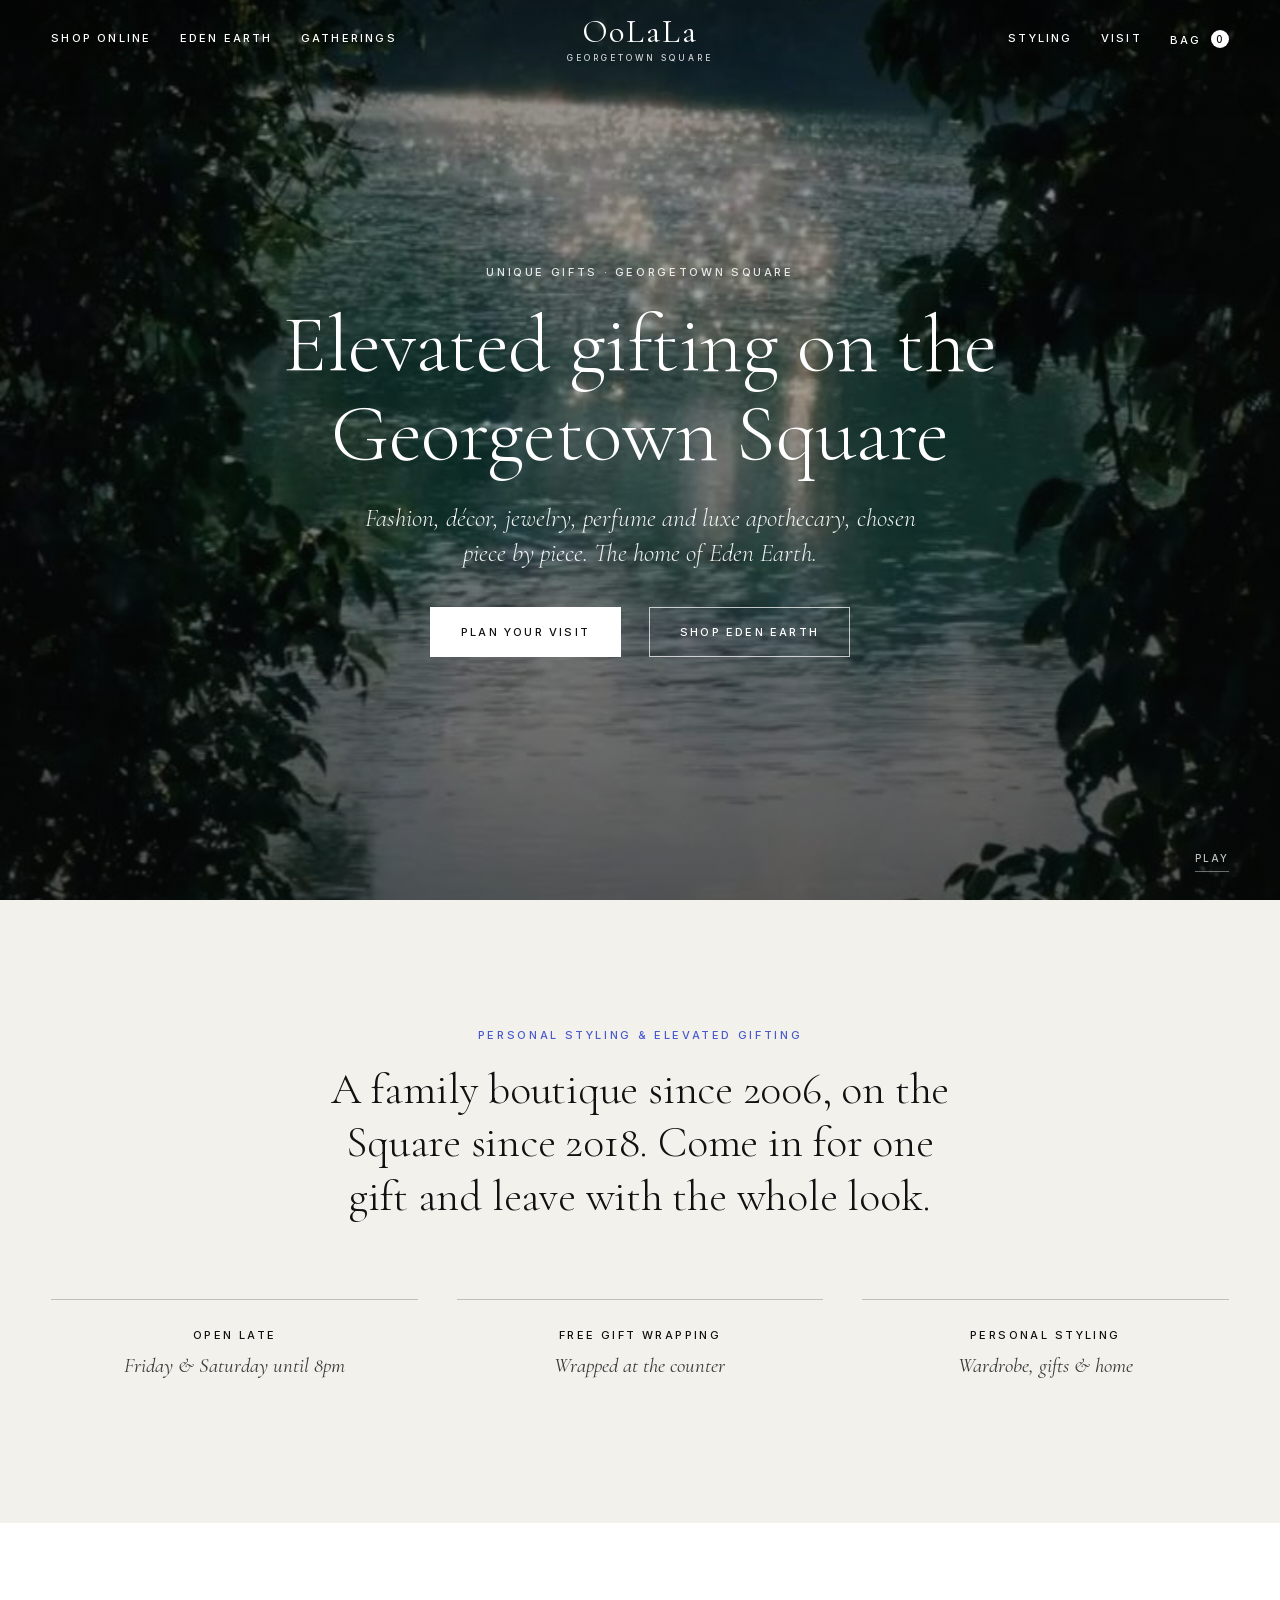
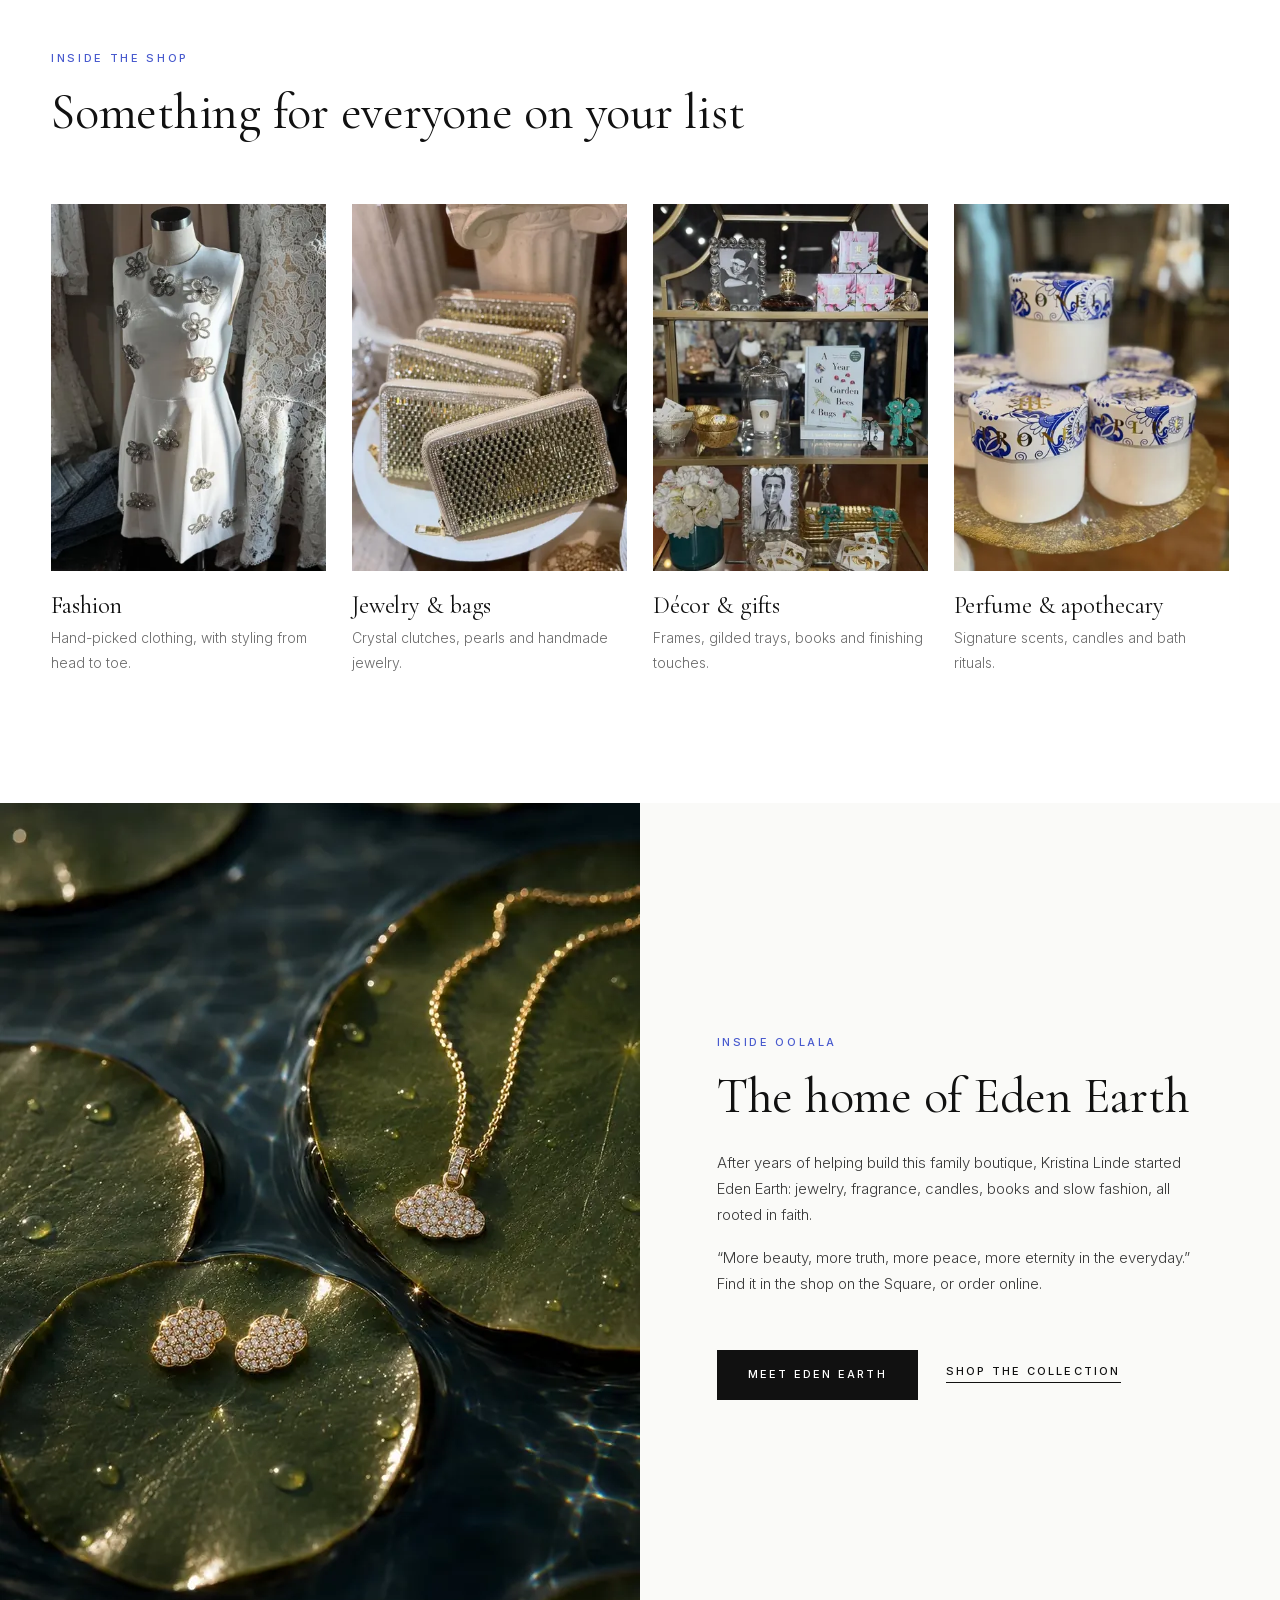
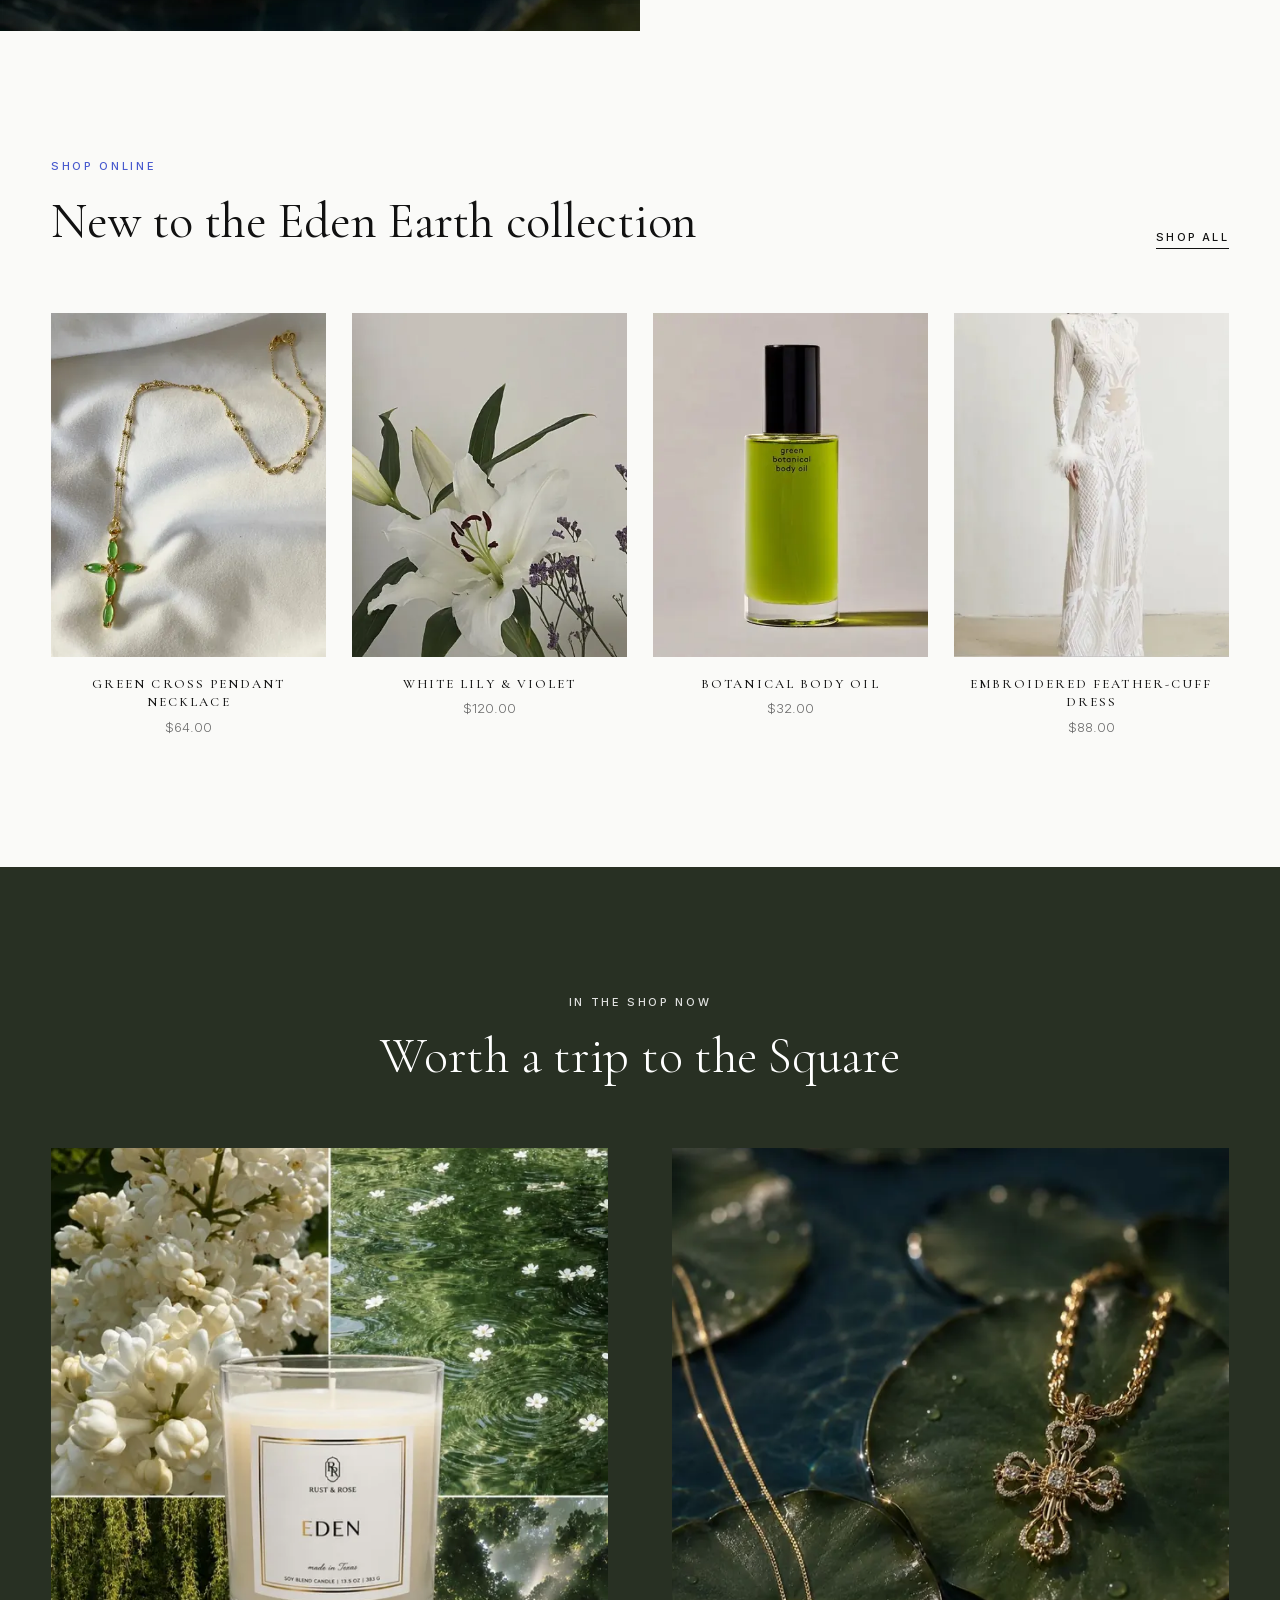
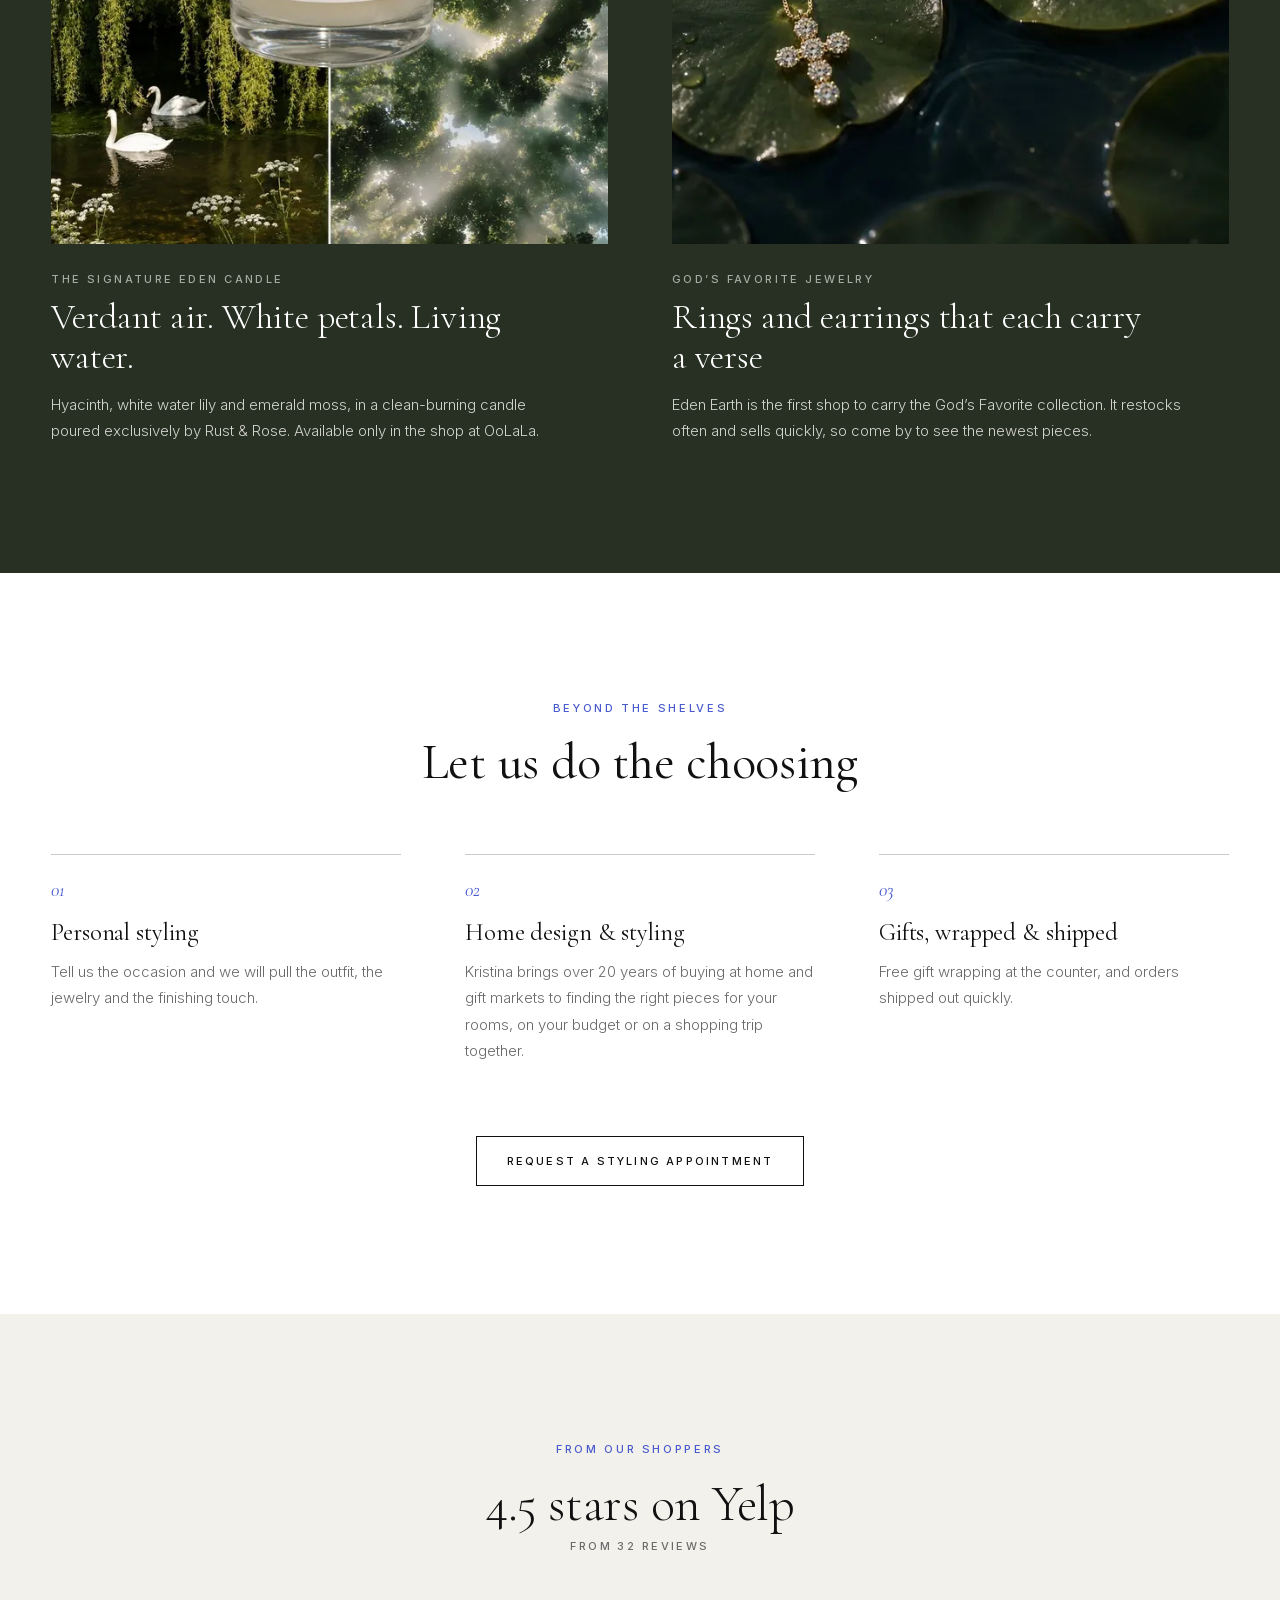
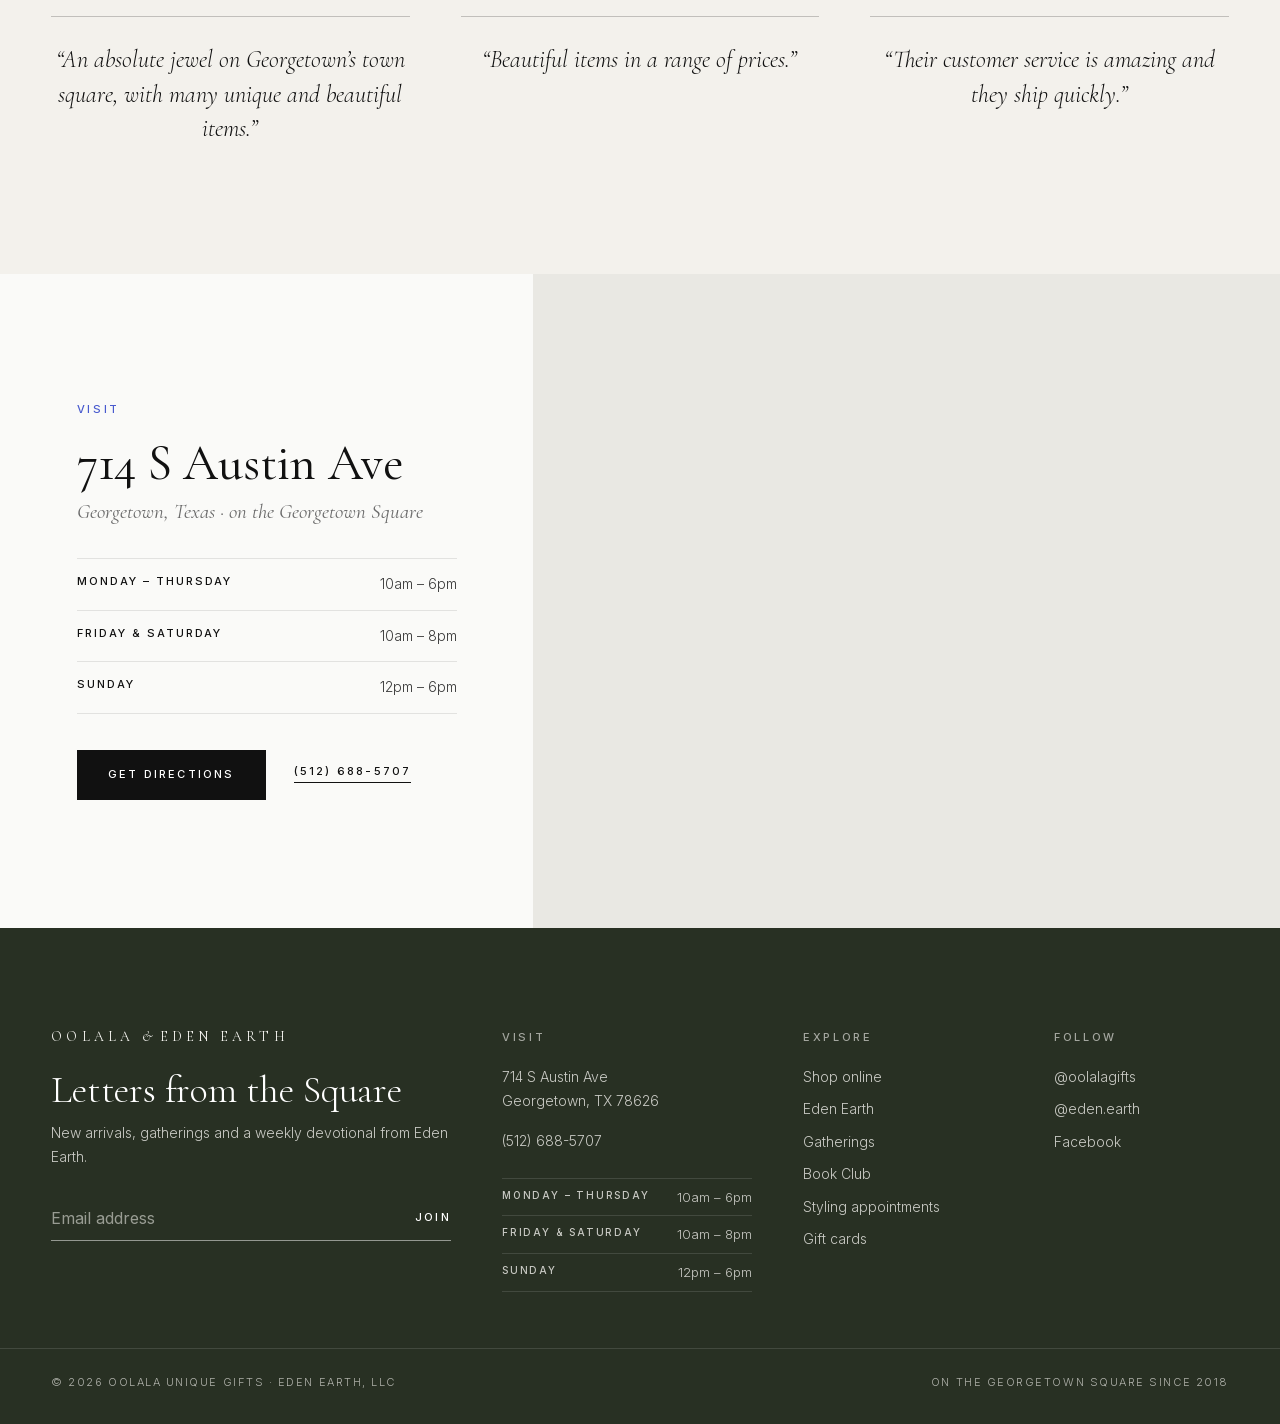
==== commit 61082e5d: "Faster loading: self-hosted fonts, responsive WebP images, lighter phone video; contrast, labels and" ====
--- a/index.html
+++ b/index.html
@@ -15,11 +15,10 @@
   <meta property="og:image" content="https://me5050-cu.github.io/oolala-eden-earth-redesign/assets/img/share.jpg">
   <meta name="twitter:card" content="summary_large_image">
   <link rel="icon" href="assets/img/favicon.svg" type="image/svg+xml">
-  <link rel="preconnect" href="https://fonts.googleapis.com">
-  <link rel="preconnect" href="https://fonts.gstatic.com" crossorigin>
-  <link rel="stylesheet" href="https://fonts.googleapis.com/css2?family=Cormorant+Garamond:ital,wght@0,300;0,400;0,500;1,300;1,400&family=Inter:wght@300;400;500&display=swap">
+  <link rel="preload" href="assets/fonts/cormorant-garamond.woff2" as="font" type="font/woff2" crossorigin>
+  <link rel="preload" href="assets/fonts/inter.woff2" as="font" type="font/woff2" crossorigin>
   <link rel="stylesheet" href="assets/css/site.css">
-  <link rel="preload" as="image" href="assets/media/lake-poster.jpg">
+  <link rel="preload" as="image" href="assets/media/lake-poster-720.jpg">
   <script type="application/ld+json">{"@context":"https://schema.org","@type":"Store","name":"OoLaLa Unique Gifts","description":"OoLaLa is a family boutique on the Georgetown Square: fashion, décor, jewelry, perfume and luxe apothecary, personal styling, and the home of the Eden Earth collection.","telephone":"+15126885707","foundingDate":"2006","image":"https://me5050-cu.github.io/oolala-eden-earth-redesign/assets/img/share.jpg","url":"https://me5050-cu.github.io/oolala-eden-earth-redesign/","address":{"@type":"PostalAddress","streetAddress":"714 S Austin Ave","addressLocality":"Georgetown","addressRegion":"TX","postalCode":"78626","addressCountry":"US"},"openingHoursSpecification":[{"@type":"OpeningHoursSpecification","dayOfWeek":["Monday","Tuesday","Wednesday","Thursday"],"opens":"10:00","closes":"18:00"},{"@type":"OpeningHoursSpecification","dayOfWeek":["Friday","Saturday"],"opens":"10:00","closes":"20:00"},{"@type":"OpeningHoursSpecification","dayOfWeek":["Sunday"],"opens":"12:00","closes":"18:00"}],"department":{"@type":"Store","name":"Eden Earth","sameAs":["https://www.instagram.com/eden.earth/","https://edenearth.shop"]},"sameAs":["https://www.instagram.com/oolalagifts/","https://www.facebook.com/p/OoLala-Georgetown-100054103392312/"]}</script>
 </head>
 <body class="page-home">
@@ -33,16 +32,16 @@
         <a href="eden-earth.html#gatherings">Gatherings</a>
       </nav>
       <button class="menu-toggle" type="button" aria-expanded="false" aria-controls="menu" data-menu-toggle>Menu</button>
-      <a class="wordmark" href="index.html" aria-label="OoLaLa home">
+      <a class="wordmark" href="index.html">
         <span class="wordmark-name">OoLaLa</span>
         <span class="wordmark-sub">Georgetown Square</span>
       </a>
       <nav class="nav nav-right" aria-label="Visit">
         <a href="visit.html#styling">Styling</a>
         <a href="visit.html">Visit</a>
-        <button class="bag-toggle" type="button" data-bag-open aria-label="Open bag">Bag <span class="bag-count" data-bag-count>0</span></button>
+        <button class="bag-toggle" type="button" data-bag-open>Bag <span class="bag-count" data-bag-count>0</span><span class="sr-only"> items</span></button>
       </nav>
-      <button class="bag-toggle bag-toggle-mobile" type="button" data-bag-open aria-label="Open bag">Bag <span class="bag-count" data-bag-count>0</span></button>
+      <button class="bag-toggle bag-toggle-mobile" type="button" data-bag-open>Bag <span class="bag-count" data-bag-count>0</span><span class="sr-only"> items</span></button>
     </div>
     <div class="menu" id="menu" hidden data-menu>
       <nav aria-label="Menu">
@@ -60,7 +59,8 @@
 
     <section class="hero" aria-labelledby="hero-title">
       <div class="hero-media">
-        <video class="hero-video" autoplay muted loop playsinline preload="metadata" poster="assets/media/lake-poster.jpg" aria-hidden="true">
+        <video class="hero-video" autoplay muted loop playsinline preload="metadata" poster="assets/media/lake-poster-720.jpg" aria-hidden="true">
+          <source src="assets/media/lake-720.mp4" type="video/mp4" media="(max-width: 760px)">
           <source src="assets/media/lake.mp4" type="video/mp4">
         </video>
       </div>
@@ -97,7 +97,7 @@
         <ul class="tiles">
           <li class="tile">
             <figure>
-              <div class="tile-media"><img src="assets/img/shop/floral-dress.jpg" alt="White dress with jeweled flower appliqués on a mannequin at OoLaLa" width="1200" height="1600" loading="lazy" decoding="async"></div>
+              <div class="tile-media"><img src="assets/img/shop/floral-dress.jpg" srcset="assets/img/shop/floral-dress-400.webp 400w, assets/img/shop/floral-dress-640.webp 640w, assets/img/shop/floral-dress-960.webp 960w, assets/img/shop/floral-dress-1200.webp 1200w" sizes="(max-width: 960px) 46vw, (max-width: 1320px) 23vw, 300px" alt="White dress with jeweled flower appliqués on a mannequin at OoLaLa" width="1200" height="1600" loading="lazy" decoding="async"></div>
               <figcaption>
                 <h3>Fashion</h3>
                 <p>Hand-picked clothing, with styling from head to toe.</p>
@@ -106,7 +106,7 @@
           </li>
           <li class="tile">
             <figure>
-              <div class="tile-media"><img src="assets/img/shop/crystal-clutches.jpg" alt="Gold crystal-studded clutches on a display stand" width="1200" height="1600" loading="lazy" decoding="async"></div>
+              <div class="tile-media"><img src="assets/img/shop/crystal-clutches.jpg" srcset="assets/img/shop/crystal-clutches-400.webp 400w, assets/img/shop/crystal-clutches-640.webp 640w, assets/img/shop/crystal-clutches-960.webp 960w, assets/img/shop/crystal-clutches-1200.webp 1200w" sizes="(max-width: 960px) 46vw, (max-width: 1320px) 23vw, 300px" alt="Gold crystal-studded clutches on a display stand" width="1200" height="1600" loading="lazy" decoding="async"></div>
               <figcaption>
                 <h3>Jewelry &amp; bags</h3>
                 <p>Crystal clutches, pearls and handmade jewelry.</p>
@@ -115,7 +115,7 @@
           </li>
           <li class="tile">
             <figure>
-              <div class="tile-media"><img src="assets/img/shop/etagere.jpg" alt="Gold étagère styled with frames, gifts and books" width="1200" height="1600" loading="lazy" decoding="async"></div>
+              <div class="tile-media"><img src="assets/img/shop/etagere.jpg" srcset="assets/img/shop/etagere-400.webp 400w, assets/img/shop/etagere-640.webp 640w, assets/img/shop/etagere-960.webp 960w, assets/img/shop/etagere-1200.webp 1200w" sizes="(max-width: 960px) 46vw, (max-width: 1320px) 23vw, 300px" alt="Gold étagère styled with frames, gifts and books" width="1200" height="1600" loading="lazy" decoding="async"></div>
               <figcaption>
                 <h3>Décor &amp; gifts</h3>
                 <p>Frames, gilded trays, books and finishing touches.</p>
@@ -124,7 +124,7 @@
           </li>
           <li class="tile">
             <figure>
-              <div class="tile-media"><img src="assets/img/shop/candle-jars.jpg" alt="Blue and white porcelain candle jars" width="1200" height="1600" loading="lazy" decoding="async"></div>
+              <div class="tile-media"><img src="assets/img/shop/candle-jars.jpg" srcset="assets/img/shop/candle-jars-400.webp 400w, assets/img/shop/candle-jars-640.webp 640w, assets/img/shop/candle-jars-960.webp 960w, assets/img/shop/candle-jars-1200.webp 1200w" sizes="(max-width: 960px) 46vw, (max-width: 1320px) 23vw, 300px" alt="Blue and white porcelain candle jars" width="1200" height="1600" loading="lazy" decoding="async"></div>
               <figcaption>
                 <h3>Perfume &amp; apothecary</h3>
                 <p>Signature scents, candles and bath rituals.</p>
@@ -136,7 +136,7 @@
     </section>
 
     <section class="split" aria-labelledby="eden-title">
-      <div class="split-media"><img src="assets/img/eden/gods-favorite-lilypads.jpg" alt="Gold God’s Favorite necklaces and earrings resting on lily pads" width="1086" height="1448" loading="lazy" decoding="async"></div>
+      <div class="split-media"><img src="assets/img/eden/gods-favorite-lilypads.jpg" srcset="assets/img/eden/gods-favorite-lilypads-400.webp 400w, assets/img/eden/gods-favorite-lilypads-640.webp 640w, assets/img/eden/gods-favorite-lilypads-960.webp 960w, assets/img/eden/gods-favorite-lilypads-1086.webp 1086w" sizes="(max-width: 860px) 100vw, 50vw" alt="Gold God’s Favorite necklaces and earrings resting on lily pads" width="1086" height="1448" loading="lazy" decoding="async"></div>
       <div class="split-body">
         <p class="eyebrow">Inside OoLaLa</p>
         <h2 id="eden-title">The home of Eden Earth</h2>
@@ -161,7 +161,7 @@
         <ul class="product-grid" data-products data-limit="4">
           <li class="product" data-category="Jewelry">
             <button class="product-open" type="button" data-product="green-cross-pendant">
-              <span class="product-media"><img src="assets/img/products/green-cross-pendant.jpg" alt="Green Cross Pendant Necklace" width="720" height="900" loading="lazy" decoding="async"></span>
+              <span class="product-media"><img src="assets/img/products/green-cross-pendant.jpg" srcset="assets/img/products/green-cross-pendant-400.webp 400w, assets/img/products/green-cross-pendant-640.webp 640w, assets/img/products/green-cross-pendant-900.webp 900w" sizes="(max-width: 960px) 46vw, (max-width: 1320px) 23vw, 300px" alt="Green Cross Pendant Necklace" width="720" height="900" loading="lazy" decoding="async"></span>
               <span class="product-meta">
                 <span class="product-name">Green Cross Pendant Necklace</span>
                 <span class="product-price">$64.00</span>
@@ -170,7 +170,7 @@
           </li>
           <li class="product" data-category="Fragrance">
             <button class="product-open" type="button" data-product="white-lily-violet">
-              <span class="product-media"><img src="assets/img/products/white-lily-violet.jpg" alt="White Lily &amp; Violet" width="720" height="900" loading="lazy" decoding="async"></span>
+              <span class="product-media"><img src="assets/img/products/white-lily-violet.jpg" srcset="assets/img/products/white-lily-violet-400.webp 400w, assets/img/products/white-lily-violet-640.webp 640w, assets/img/products/white-lily-violet-900.webp 900w" sizes="(max-width: 960px) 46vw, (max-width: 1320px) 23vw, 300px" alt="White Lily &amp; Violet" width="720" height="900" loading="lazy" decoding="async"></span>
               <span class="product-meta">
                 <span class="product-name">White Lily &amp; Violet</span>
                 <span class="product-price">$120.00</span>
@@ -179,7 +179,7 @@
           </li>
           <li class="product" data-category="Wellness">
             <button class="product-open" type="button" data-product="botanical-body-oil">
-              <span class="product-media"><img src="assets/img/products/botanical-body-oil.jpg" alt="Botanical Body Oil" width="720" height="900" loading="lazy" decoding="async"></span>
+              <span class="product-media"><img src="assets/img/products/botanical-body-oil.jpg" srcset="assets/img/products/botanical-body-oil-400.webp 400w, assets/img/products/botanical-body-oil-640.webp 640w, assets/img/products/botanical-body-oil-724.webp 724w" sizes="(max-width: 960px) 46vw, (max-width: 1320px) 23vw, 300px" alt="Botanical Body Oil" width="720" height="900" loading="lazy" decoding="async"></span>
               <span class="product-meta">
                 <span class="product-name">Botanical Body Oil</span>
                 <span class="product-price">$32.00</span>
@@ -188,7 +188,7 @@
           </li>
           <li class="product" data-category="Apparel">
             <button class="product-open" type="button" data-product="feather-cuff-dress">
-              <span class="product-media"><img src="assets/img/products/feather-cuff-dress.jpg" alt="Embroidered Feather-Cuff Dress" width="720" height="900" loading="lazy" decoding="async"></span>
+              <span class="product-media"><img src="assets/img/products/feather-cuff-dress.jpg" srcset="assets/img/products/feather-cuff-dress-400.webp 400w, assets/img/products/feather-cuff-dress-640.webp 640w, assets/img/products/feather-cuff-dress-900.webp 900w" sizes="(max-width: 960px) 46vw, (max-width: 1320px) 23vw, 300px" alt="Embroidered Feather-Cuff Dress" width="720" height="900" loading="lazy" decoding="async"></span>
               <span class="product-meta">
                 <span class="product-name">Embroidered Feather-Cuff Dress</span>
                 <span class="product-price">$88.00</span>
@@ -207,13 +207,13 @@
         </div>
         <div class="exclusive-grid">
           <article class="exclusive">
-            <div class="exclusive-media"><img src="assets/img/eden/eden-candle.jpg" alt="The Eden candle among white blossoms, willows and swans" width="1100" height="1375" loading="lazy" decoding="async"></div>
+            <div class="exclusive-media"><img src="assets/img/eden/eden-candle.jpg" srcset="assets/img/eden/eden-candle-400.webp 400w, assets/img/eden/eden-candle-640.webp 640w, assets/img/eden/eden-candle-960.webp 960w, assets/img/eden/eden-candle-1280.webp 1280w, assets/img/eden/eden-candle-1400.webp 1400w" sizes="(max-width: 760px) 92vw, (max-width: 1320px) 44vw, 580px" alt="The Eden candle among white blossoms, willows and swans" width="1100" height="1375" loading="lazy" decoding="async"></div>
             <p class="exclusive-kicker">The signature Eden candle</p>
             <h3>Verdant air. White petals. Living water.</h3>
             <p>Hyacinth, white water lily and emerald moss, in a clean-burning candle poured exclusively by Rust &amp; Rose. Available only in the shop at OoLaLa.</p>
           </article>
           <article class="exclusive">
-            <div class="exclusive-media"><img src="assets/img/eden/gods-favorite-cross.jpg" alt="Gold cross necklace from God’s Favorite resting on a lily pad" width="1100" height="1375" loading="lazy" decoding="async"></div>
+            <div class="exclusive-media"><img src="assets/img/eden/gods-favorite-cross.jpg" srcset="assets/img/eden/gods-favorite-cross-400.webp 400w, assets/img/eden/gods-favorite-cross-640.webp 640w, assets/img/eden/gods-favorite-cross-960.webp 960w, assets/img/eden/gods-favorite-cross-1100.webp 1100w" sizes="(max-width: 760px) 92vw, (max-width: 1320px) 44vw, 580px" alt="Gold cross necklace from God’s Favorite resting on a lily pad" width="1100" height="1375" loading="lazy" decoding="async"></div>
             <p class="exclusive-kicker">God’s Favorite jewelry</p>
             <h3>Rings and earrings that each carry a verse</h3>
             <p>Eden Earth is the first shop to carry the God’s Favorite collection. It restocks often and sells quickly, so come by to see the newest pieces.</p>
--- a/assets/css/site.css
+++ b/assets/css/site.css
@@ -4,6 +4,11 @@
    tracked capitals, cream/white bands, Eden's periwinkle (oklch 52% .18 272 =
    #485ace) as the accent. Moss green is sampled from Eden's garden photography.
    --------------------------------------------------------------------------- */
+
+/* Self-hosted latin subsets of the Google Fonts variable files (OFL). */
+@font-face { font-family: 'Cormorant Garamond'; font-style: normal; font-weight: 300 500; font-display: swap; src: url('../fonts/cormorant-garamond.woff2') format('woff2'); }
+@font-face { font-family: 'Cormorant Garamond'; font-style: italic; font-weight: 300 400; font-display: swap; src: url('../fonts/cormorant-garamond-italic.woff2') format('woff2'); }
+@font-face { font-family: 'Inter'; font-style: normal; font-weight: 300 500; font-display: swap; src: url('../fonts/inter.woff2') format('woff2'); }
 
 :root {
   --paper: #fafaf8;
@@ -239,6 +244,7 @@
   .split-body { padding: 56px var(--gutter) 72px; max-width: none; }
   .page-split .split-media { aspect-ratio: 16 / 11; }
 }
+@media (min-width: 601px) and (max-width: 860px) { .split-media { aspect-ratio: 4 / 3; } }
 
 /* --- products ------------------------------------------------------------------------------ */
 .product-grid { list-style: none; margin: 0; padding: 0; display: grid; grid-template-columns: repeat(4, 1fr); gap: clamp(36px, 4vw, 56px) clamp(14px, 2vw, 28px); }
@@ -318,7 +324,7 @@
 .verse, .mission { background: var(--accent); color: #fff; padding: clamp(80px, 10vw, 140px) var(--gutter); text-align: center; }
 .verse blockquote, .mission blockquote { margin: 0 auto; max-width: 980px; }
 :where(.verse, .mission) blockquote p { font: 300 clamp(1.7rem, 3.2vw, 2.7rem)/1.3 var(--serif); color: #fff; text-wrap: balance; }
-.verse cite { display: block; margin-top: 1.8rem; font: 500 11px/1 var(--sans); font-style: normal; letter-spacing: 0.26em; text-transform: uppercase; color: rgba(255, 255, 255, 0.78); }
+.verse cite { display: block; margin-top: 1.8rem; font: 500 11px/1 var(--sans); font-style: normal; letter-spacing: 0.26em; text-transform: uppercase; color: rgba(255, 255, 255, 0.92); }
 
 /* --- shelf --------------------------------------------------------------------------------------------------- */
 .shelf { list-style: none; margin: 0; padding: 0; display: grid; grid-template-columns: repeat(4, 1fr); gap: 44px clamp(14px, 2vw, 28px); }
@@ -400,7 +406,7 @@
 .inline-form input::placeholder { color: rgba(246, 245, 241, 0.55); }
 .inline-form button { padding: 0 0 0 16px; font: 500 11px/1 var(--sans); letter-spacing: 0.2em; text-transform: uppercase; color: #fff; }
 .site-footer .form-status { color: #cdd6ff; margin-top: 10px; }
-.footer-base { display: flex; justify-content: space-between; flex-wrap: wrap; gap: 8px 24px; padding-block: 24px 32px; border-top: 1px solid rgba(255, 255, 255, 0.12); font-size: 11px; letter-spacing: 0.14em; text-transform: uppercase; color: rgba(246, 245, 241, 0.5); }
+.footer-base { display: flex; justify-content: space-between; flex-wrap: wrap; gap: 8px 24px; padding-block: 24px 32px; border-top: 1px solid rgba(255, 255, 255, 0.12); font-size: 11px; letter-spacing: 0.14em; text-transform: uppercase; color: rgba(246, 245, 241, 0.66); }
 .footer-base p { margin: 0; }
 @media (max-width: 960px) { .footer-top { grid-template-columns: 1fr 1fr; } .footer-letter { grid-column: 1 / -1; } }
 @media (max-width: 520px) { .footer-top { grid-template-columns: 1fr; } }
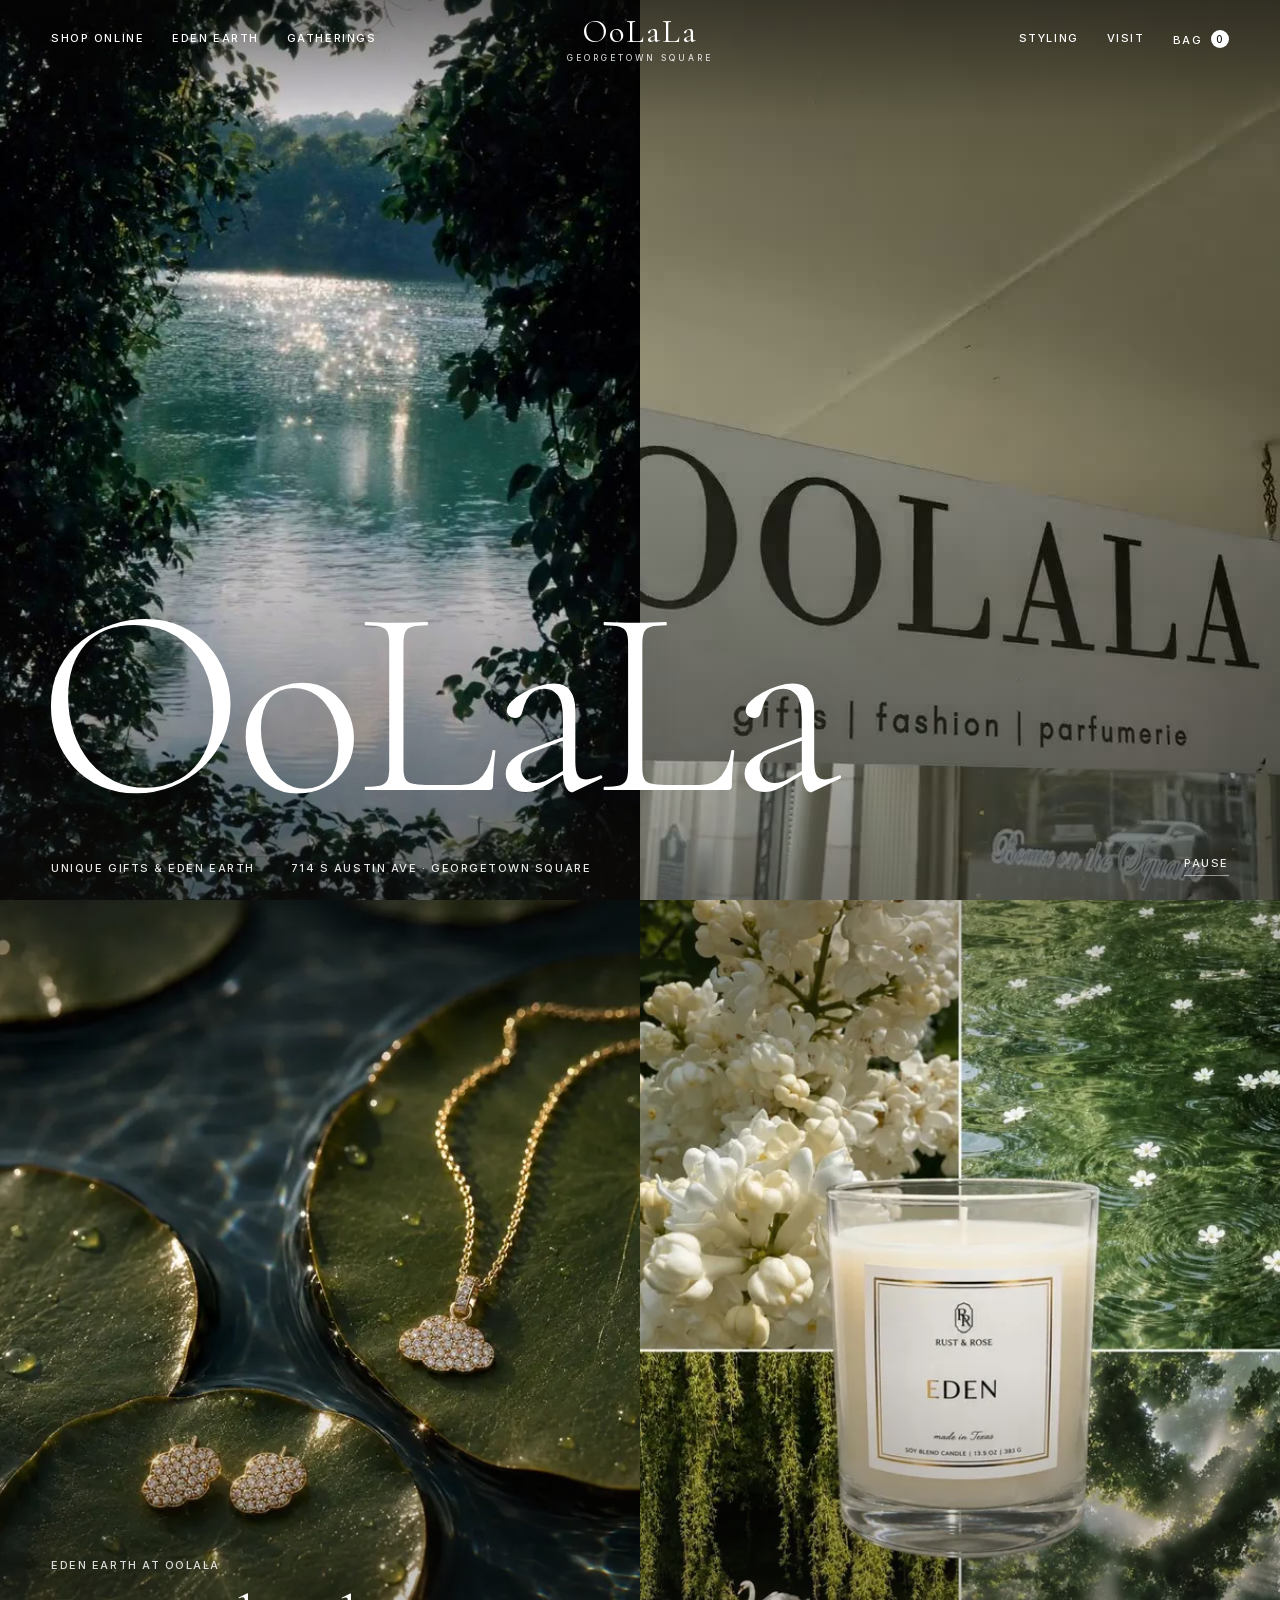
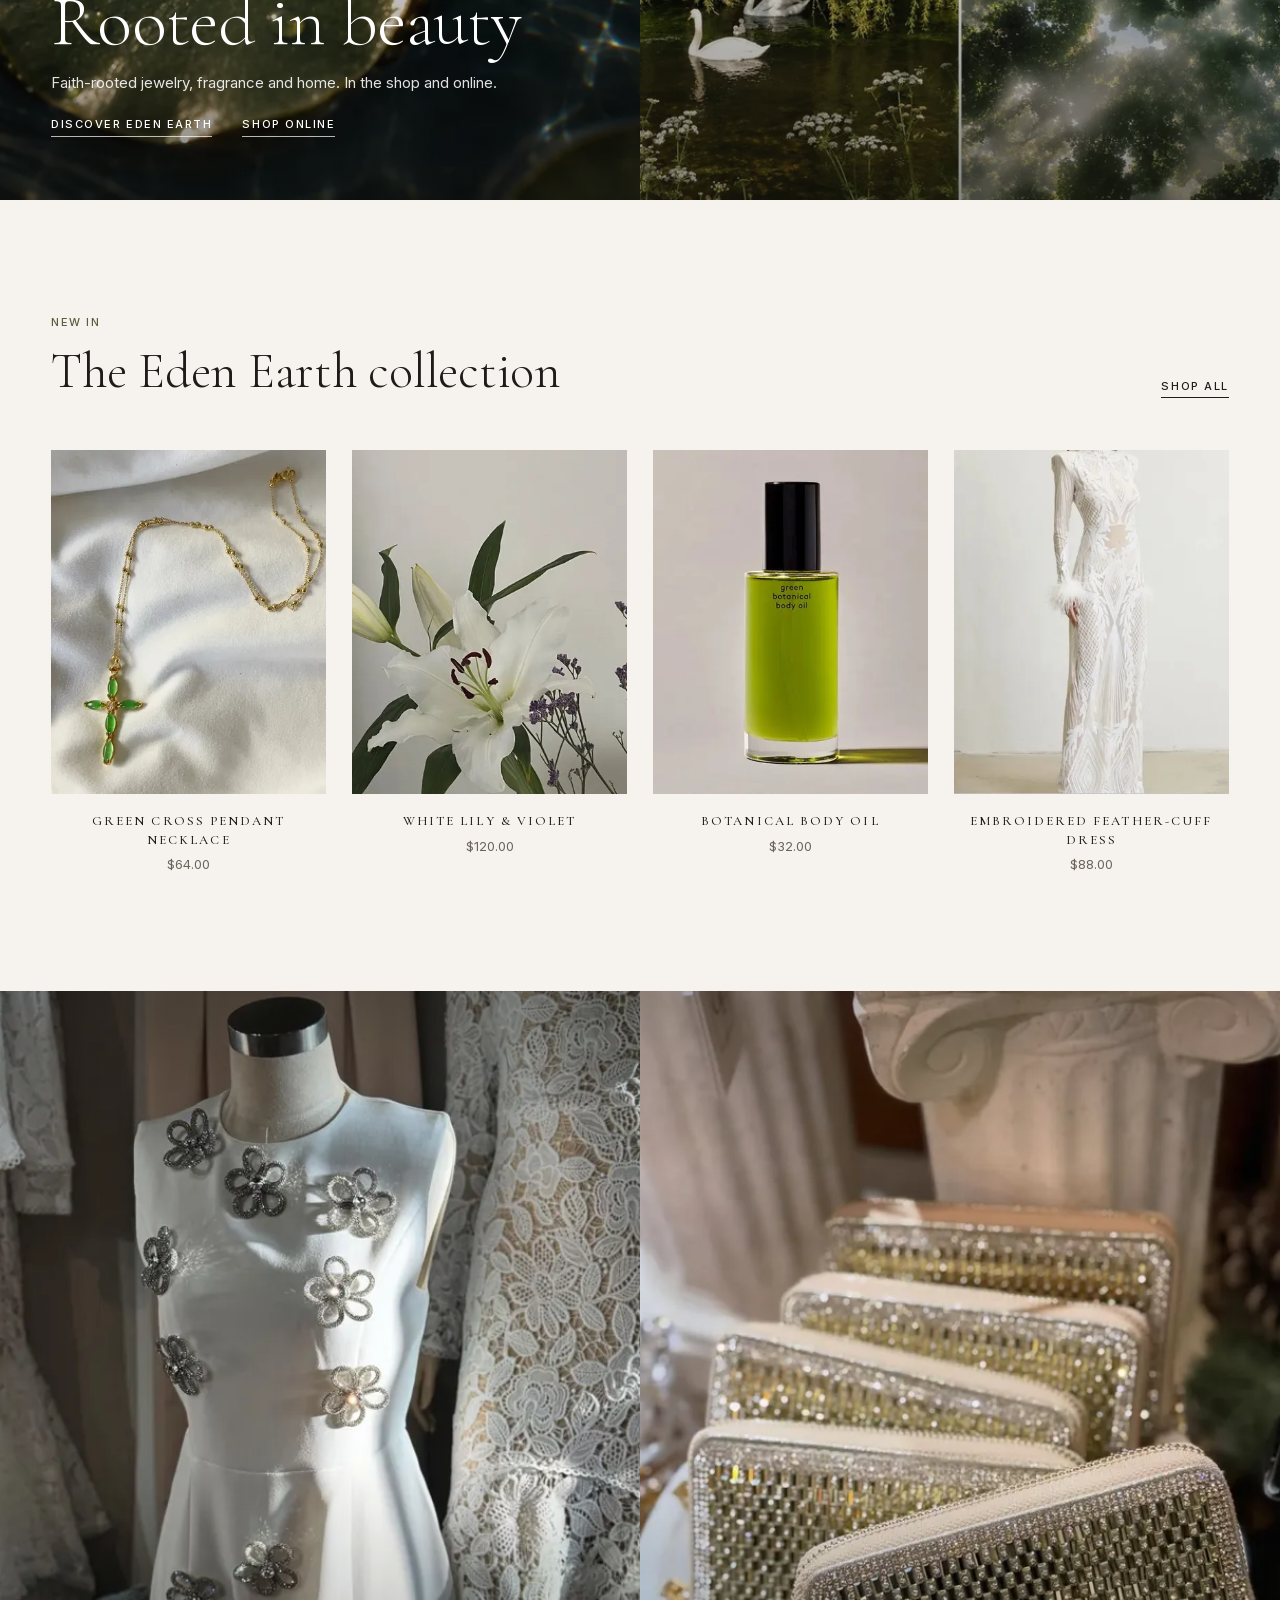
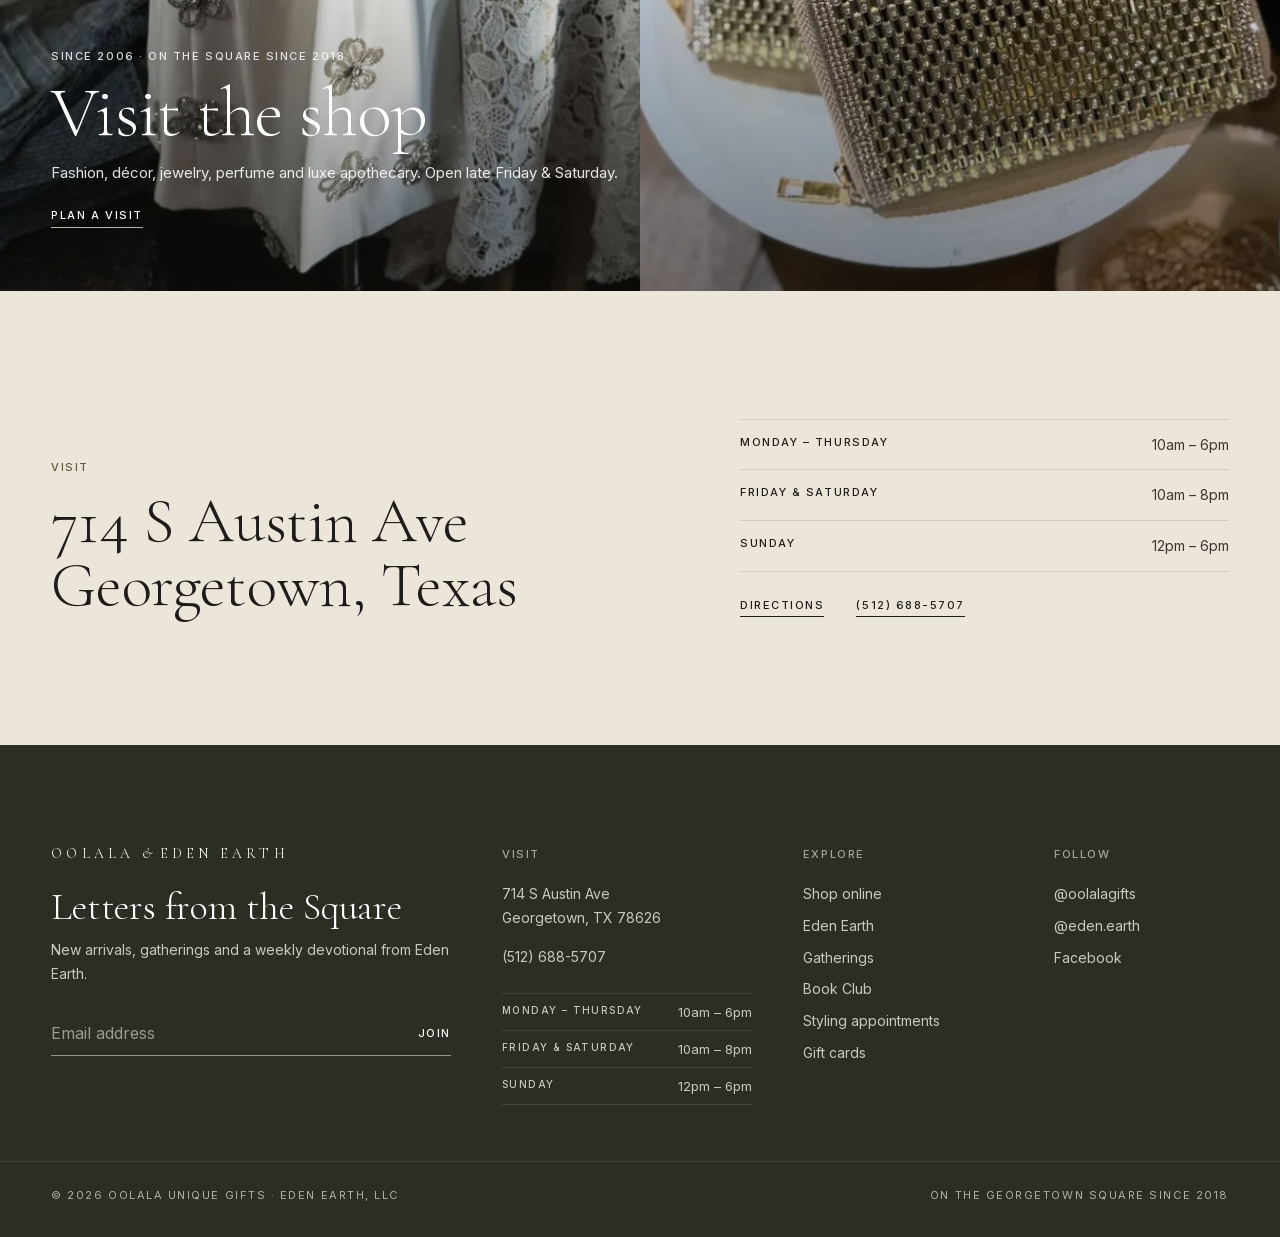
==== commit ac5873ab: "Minimal film-led home: in-store film + lake panels, full-screen slides, earthy palette Co-Authored-B" ====
--- a/index.html
+++ b/index.html
@@ -18,7 +18,8 @@
   <link rel="preload" href="assets/fonts/cormorant-garamond.woff2" as="font" type="font/woff2" crossorigin>
   <link rel="preload" href="assets/fonts/inter.woff2" as="font" type="font/woff2" crossorigin>
   <link rel="stylesheet" href="assets/css/site.css">
-  <link rel="preload" as="image" href="assets/media/lake-poster-720.jpg">
+  <link rel="preload" as="image" href="assets/media/lake-poster-720.jpg" media="(max-width: 760px)">
+  <link rel="preload" as="image" href="assets/media/shop-panel-poster.jpg" media="(min-width: 761px)">
   <script type="application/ld+json">{"@context":"https://schema.org","@type":"Store","name":"OoLaLa Unique Gifts","description":"OoLaLa is a family boutique on the Georgetown Square: fashion, décor, jewelry, perfume and luxe apothecary, personal styling, and the home of the Eden Earth collection.","telephone":"+15126885707","foundingDate":"2006","image":"https://me5050-cu.github.io/oolala-eden-earth-redesign/assets/img/share.jpg","url":"https://me5050-cu.github.io/oolala-eden-earth-redesign/","address":{"@type":"PostalAddress","streetAddress":"714 S Austin Ave","addressLocality":"Georgetown","addressRegion":"TX","postalCode":"78626","addressCountry":"US"},"openingHoursSpecification":[{"@type":"OpeningHoursSpecification","dayOfWeek":["Monday","Tuesday","Wednesday","Thursday"],"opens":"10:00","closes":"18:00"},{"@type":"OpeningHoursSpecification","dayOfWeek":["Friday","Saturday"],"opens":"10:00","closes":"20:00"},{"@type":"OpeningHoursSpecification","dayOfWeek":["Sunday"],"opens":"12:00","closes":"18:00"}],"department":{"@type":"Store","name":"Eden Earth","sameAs":["https://www.instagram.com/eden.earth/","https://edenearth.shop"]},"sameAs":["https://www.instagram.com/oolalagifts/","https://www.facebook.com/p/OoLala-Georgetown-100054103392312/"]}</script>
 </head>
 <body class="page-home">
@@ -57,105 +58,57 @@
   </header>
   <main id="main">
 
-    <section class="hero" aria-labelledby="hero-title">
-      <div class="hero-media">
-        <video class="hero-video" autoplay muted loop playsinline preload="metadata" poster="assets/media/lake-poster-720.jpg" aria-hidden="true">
+    <section class="slide slide-film" data-hero data-dark aria-labelledby="film-title">
+      <div class="panels">
+        <div class="panel"><video class="panel-video" data-auto muted loop playsinline preload="metadata" poster="assets/media/lake-poster-720.jpg" aria-hidden="true">
           <source src="assets/media/lake-720.mp4" type="video/mp4" media="(max-width: 760px)">
           <source src="assets/media/lake.mp4" type="video/mp4">
-        </video>
-      </div>
-      <div class="hero-content">
-        <p class="eyebrow on-dark">Unique gifts · Georgetown Square</p>
-        <h1 id="hero-title">Elevated gifting on the Georgetown Square</h1>
-        <p class="hero-lede">Fashion, décor, jewelry, perfume and luxe apothecary, chosen piece by piece. The home of Eden Earth.</p>
-        <div class="btn-row">
-          <a class="btn btn-light" href="visit.html">Plan your visit</a>
-          <a class="btn btn-ghost-light" href="shop.html">Shop Eden Earth</a>
-        </div>
-      </div>
-      <button class="hero-pause" type="button" data-video-toggle aria-label="Pause background video">Pause</button>
-    </section>
-
-    <section class="section intro" aria-labelledby="intro-title">
-      <div class="wrap narrow center">
-        <p class="eyebrow">Personal styling &amp; elevated gifting</p>
-        <h2 id="intro-title" class="statement">A family boutique since 2006, on the Square since 2018. Come in for one gift and leave with the whole look.</h2>
-      </div>
-      <dl class="wrap facts">
-        <div><dt>Open late</dt><dd>Friday &amp; Saturday until 8pm</dd></div>
-        <div><dt>Free gift wrapping</dt><dd>Wrapped at the counter</dd></div>
-        <div><dt>Personal styling</dt><dd>Wardrobe, gifts &amp; home</dd></div>
-      </dl>
-    </section>
-
-    <section class="section section-white" aria-labelledby="inside-title">
+        </video></div>
+        <div class="panel panel-wide"><video class="panel-video" data-auto muted loop playsinline preload="metadata" poster="assets/media/shop-panel-poster.jpg" aria-hidden="true">
+          <source src="assets/media/shop-panel.mp4" type="video/mp4">
+        </video></div>
+      </div>
+      <h1 class="film-wordmark" id="film-title"><span aria-hidden="true">OoLaLa</span><span class="sr-only">OoLaLa Unique Gifts, Georgetown Square</span></h1>
+      <div class="film-foot">
+        <p>Unique gifts &amp; Eden Earth<span>714 S Austin Ave · Georgetown Square</span></p>
+        <button class="motion-toggle" type="button" data-motion-toggle>Pause</button>
+      </div>
+    </section>
+
+    <section class="slide only-phone" data-dark aria-labelledby="shopfilm-title">
+      <a class="slide-hit" href="visit.html" tabindex="-1" aria-hidden="true"></a>
+      <div class="panels">
+        <div class="panel"><video class="panel-video" data-auto muted loop playsinline preload="none" poster="assets/media/shop-phone-poster.jpg" aria-hidden="true">
+          <source src="assets/media/shop-phone.mp4" type="video/mp4">
+        </video></div>
+      </div>
+      <div class="slide-label">
+        <p class="slide-kicker">Since 2006 · On the Square since 2018</p>
+        <h2 class="slide-title" id="shopfilm-title">Visit the shop</h2>
+        <p class="slide-text">Fashion, décor, jewelry, perfume and luxe apothecary.</p>
+        <p class="slide-links"><a href="visit.html">Plan a visit</a></p>
+      </div>
+    </section>
+
+    <section class="slide" data-dark aria-labelledby="eden-slide-title">
+      <a class="slide-hit" href="eden-earth.html" tabindex="-1" aria-hidden="true"></a>
+      <div class="panels">
+        <div class="panel"><img class="panel-img" src="assets/img/eden/gods-favorite-lilypads.jpg" srcset="assets/img/eden/gods-favorite-lilypads-400.webp 400w, assets/img/eden/gods-favorite-lilypads-640.webp 640w, assets/img/eden/gods-favorite-lilypads-960.webp 960w, assets/img/eden/gods-favorite-lilypads-1086.webp 1086w" sizes="(max-width: 760px) 100vw, 50vw" alt="Gold God’s Favorite necklaces and earrings resting on lily pads" width="1200" height="1600" loading="lazy" decoding="async"></div>
+        <div class="panel panel-wide"><img class="panel-img" src="assets/img/eden/eden-candle.jpg" srcset="assets/img/eden/eden-candle-400.webp 400w, assets/img/eden/eden-candle-640.webp 640w, assets/img/eden/eden-candle-960.webp 960w, assets/img/eden/eden-candle-1280.webp 1280w, assets/img/eden/eden-candle-1400.webp 1400w" sizes="(max-width: 760px) 100vw, 50vw" alt="The signature Eden candle among white blossoms and willows" width="1200" height="1600" loading="lazy" decoding="async"></div>
+      </div>
+      <div class="slide-label">
+        <p class="slide-kicker">Eden Earth at OoLaLa</p>
+        <h2 class="slide-title" id="eden-slide-title">Rooted in beauty</h2>
+        <p class="slide-text">Faith-rooted jewelry, fragrance and home. In the shop and online.</p>
+        <p class="slide-links"><a href="eden-earth.html">Discover Eden Earth</a><a href="shop.html">Shop online</a></p>
+      </div>
+    </section>
+
+    <section class="home-rail" aria-labelledby="rail-title">
       <div class="wrap">
-        <div class="section-head">
-          <p class="eyebrow">Inside the shop</p>
-          <h2 id="inside-title">Something for everyone on your list</h2>
-        </div>
-        <ul class="tiles">
-          <li class="tile">
-            <figure>
-              <div class="tile-media"><img src="assets/img/shop/floral-dress.jpg" srcset="assets/img/shop/floral-dress-400.webp 400w, assets/img/shop/floral-dress-640.webp 640w, assets/img/shop/floral-dress-960.webp 960w, assets/img/shop/floral-dress-1200.webp 1200w" sizes="(max-width: 960px) 46vw, (max-width: 1320px) 23vw, 300px" alt="White dress with jeweled flower appliqués on a mannequin at OoLaLa" width="1200" height="1600" loading="lazy" decoding="async"></div>
-              <figcaption>
-                <h3>Fashion</h3>
-                <p>Hand-picked clothing, with styling from head to toe.</p>
-              </figcaption>
-            </figure>
-          </li>
-          <li class="tile">
-            <figure>
-              <div class="tile-media"><img src="assets/img/shop/crystal-clutches.jpg" srcset="assets/img/shop/crystal-clutches-400.webp 400w, assets/img/shop/crystal-clutches-640.webp 640w, assets/img/shop/crystal-clutches-960.webp 960w, assets/img/shop/crystal-clutches-1200.webp 1200w" sizes="(max-width: 960px) 46vw, (max-width: 1320px) 23vw, 300px" alt="Gold crystal-studded clutches on a display stand" width="1200" height="1600" loading="lazy" decoding="async"></div>
-              <figcaption>
-                <h3>Jewelry &amp; bags</h3>
-                <p>Crystal clutches, pearls and handmade jewelry.</p>
-              </figcaption>
-            </figure>
-          </li>
-          <li class="tile">
-            <figure>
-              <div class="tile-media"><img src="assets/img/shop/etagere.jpg" srcset="assets/img/shop/etagere-400.webp 400w, assets/img/shop/etagere-640.webp 640w, assets/img/shop/etagere-960.webp 960w, assets/img/shop/etagere-1200.webp 1200w" sizes="(max-width: 960px) 46vw, (max-width: 1320px) 23vw, 300px" alt="Gold étagère styled with frames, gifts and books" width="1200" height="1600" loading="lazy" decoding="async"></div>
-              <figcaption>
-                <h3>Décor &amp; gifts</h3>
-                <p>Frames, gilded trays, books and finishing touches.</p>
-              </figcaption>
-            </figure>
-          </li>
-          <li class="tile">
-            <figure>
-              <div class="tile-media"><img src="assets/img/shop/candle-jars.jpg" srcset="assets/img/shop/candle-jars-400.webp 400w, assets/img/shop/candle-jars-640.webp 640w, assets/img/shop/candle-jars-960.webp 960w, assets/img/shop/candle-jars-1200.webp 1200w" sizes="(max-width: 960px) 46vw, (max-width: 1320px) 23vw, 300px" alt="Blue and white porcelain candle jars" width="1200" height="1600" loading="lazy" decoding="async"></div>
-              <figcaption>
-                <h3>Perfume &amp; apothecary</h3>
-                <p>Signature scents, candles and bath rituals.</p>
-              </figcaption>
-            </figure>
-          </li>
-        </ul>
-      </div>
-    </section>
-
-    <section class="split" aria-labelledby="eden-title">
-      <div class="split-media"><img src="assets/img/eden/gods-favorite-lilypads.jpg" srcset="assets/img/eden/gods-favorite-lilypads-400.webp 400w, assets/img/eden/gods-favorite-lilypads-640.webp 640w, assets/img/eden/gods-favorite-lilypads-960.webp 960w, assets/img/eden/gods-favorite-lilypads-1086.webp 1086w" sizes="(max-width: 860px) 100vw, 50vw" alt="Gold God’s Favorite necklaces and earrings resting on lily pads" width="1086" height="1448" loading="lazy" decoding="async"></div>
-      <div class="split-body">
-        <p class="eyebrow">Inside OoLaLa</p>
-        <h2 id="eden-title">The home of Eden Earth</h2>
-        <p>After years of helping build this family boutique, Kristina Linde started Eden Earth: jewelry, fragrance, candles, books and slow fashion, all rooted in faith.</p>
-        <p>“More beauty, more truth, more peace, more eternity in the everyday.” Find it in the shop on the Square, or order online.</p>
-        <div class="btn-row">
-          <a class="btn btn-ink" href="eden-earth.html">Meet Eden Earth</a>
-          <a class="link-line" href="shop.html">Shop the collection</a>
-        </div>
-      </div>
-    </section>
-
-    <section class="section" aria-labelledby="rail-title">
-      <div class="wrap">
-        <div class="section-head row">
-          <div>
-            <p class="eyebrow">Shop online</p>
-            <h2 id="rail-title">New to the Eden Earth collection</h2>
-          </div>
+        <div class="home-rail-head">
+          <p class="slide-kicker">New in</p>
+          <h2 id="rail-title">The Eden Earth collection</h2>
           <a class="link-line" href="shop.html">Shop all</a>
         </div>
         <ul class="product-grid" data-products data-limit="4">
@@ -199,87 +152,34 @@
       </div>
     </section>
 
-    <section class="exclusives" aria-labelledby="exclusive-title">
-      <div class="wrap">
-        <div class="section-head center">
-          <p class="eyebrow on-dark">In the shop now</p>
-          <h2 id="exclusive-title">Worth a trip to the Square</h2>
+    <section class="slide only-desktop" data-dark aria-labelledby="visit-slide-title">
+      <a class="slide-hit" href="visit.html" tabindex="-1" aria-hidden="true"></a>
+      <div class="panels">
+        <div class="panel"><img class="panel-img" src="assets/img/shop/floral-dress.jpg" srcset="assets/img/shop/floral-dress-400.webp 400w, assets/img/shop/floral-dress-640.webp 640w, assets/img/shop/floral-dress-960.webp 960w, assets/img/shop/floral-dress-1200.webp 1200w" sizes="(max-width: 760px) 100vw, 50vw" alt="White dress with jeweled flower appliqués on a mannequin at OoLaLa" width="1200" height="1600" loading="lazy" decoding="async"></div>
+        <div class="panel panel-wide"><img class="panel-img" src="assets/img/shop/crystal-clutches.jpg" srcset="assets/img/shop/crystal-clutches-400.webp 400w, assets/img/shop/crystal-clutches-640.webp 640w, assets/img/shop/crystal-clutches-960.webp 960w, assets/img/shop/crystal-clutches-1200.webp 1200w" sizes="(max-width: 760px) 100vw, 50vw" alt="Gold crystal-studded clutches on a display stand" width="1200" height="1600" loading="lazy" decoding="async"></div>
+      </div>
+      <div class="slide-label">
+        <p class="slide-kicker">Since 2006 · On the Square since 2018</p>
+        <h2 class="slide-title" id="visit-slide-title">Visit the shop</h2>
+        <p class="slide-text">Fashion, décor, jewelry, perfume and luxe apothecary. Open late Friday &amp; Saturday.</p>
+        <p class="slide-links"><a href="visit.html">Plan a visit</a></p>
+      </div>
+    </section>
+
+    <section class="home-visit" aria-labelledby="home-visit-title">
+      <div class="wrap home-visit-inner">
+        <div>
+          <p class="slide-kicker">Visit</p>
+          <h2 id="home-visit-title"><a href="https://www.google.com/maps/search/?api=1&query=OoLaLa%20Unique%20Gifts%2C%20714%20S%20Austin%20Ave%2C%20Georgetown%2C%20TX%2078626" target="_blank" rel="noopener">714 S Austin Ave<br>Georgetown, Texas</a></h2>
         </div>
-        <div class="exclusive-grid">
-          <article class="exclusive">
-            <div class="exclusive-media"><img src="assets/img/eden/eden-candle.jpg" srcset="assets/img/eden/eden-candle-400.webp 400w, assets/img/eden/eden-candle-640.webp 640w, assets/img/eden/eden-candle-960.webp 960w, assets/img/eden/eden-candle-1280.webp 1280w, assets/img/eden/eden-candle-1400.webp 1400w" sizes="(max-width: 760px) 92vw, (max-width: 1320px) 44vw, 580px" alt="The Eden candle among white blossoms, willows and swans" width="1100" height="1375" loading="lazy" decoding="async"></div>
-            <p class="exclusive-kicker">The signature Eden candle</p>
-            <h3>Verdant air. White petals. Living water.</h3>
-            <p>Hyacinth, white water lily and emerald moss, in a clean-burning candle poured exclusively by Rust &amp; Rose. Available only in the shop at OoLaLa.</p>
-          </article>
-          <article class="exclusive">
-            <div class="exclusive-media"><img src="assets/img/eden/gods-favorite-cross.jpg" srcset="assets/img/eden/gods-favorite-cross-400.webp 400w, assets/img/eden/gods-favorite-cross-640.webp 640w, assets/img/eden/gods-favorite-cross-960.webp 960w, assets/img/eden/gods-favorite-cross-1100.webp 1100w" sizes="(max-width: 760px) 92vw, (max-width: 1320px) 44vw, 580px" alt="Gold cross necklace from God’s Favorite resting on a lily pad" width="1100" height="1375" loading="lazy" decoding="async"></div>
-            <p class="exclusive-kicker">God’s Favorite jewelry</p>
-            <h3>Rings and earrings that each carry a verse</h3>
-            <p>Eden Earth is the first shop to carry the God’s Favorite collection. It restocks often and sells quickly, so come by to see the newest pieces.</p>
-          </article>
-        </div>
-      </div>
-    </section>
-
-    <section class="section section-white" aria-labelledby="services-title">
-      <div class="wrap">
-        <div class="section-head center">
-          <p class="eyebrow">Beyond the shelves</p>
-          <h2 id="services-title">Let us do the choosing</h2>
-        </div>
-        <ol class="columns">
-          <li>
-            <span class="columns-n">01</span>
-            <h3>Personal styling</h3>
-            <p>Tell us the occasion and we will pull the outfit, the jewelry and the finishing touch.</p>
-          </li>
-          <li>
-            <span class="columns-n">02</span>
-            <h3>Home design &amp; styling</h3>
-            <p>Kristina brings over 20 years of buying at home and gift markets to finding the right pieces for your rooms, on your budget or on a shopping trip together.</p>
-          </li>
-          <li>
-            <span class="columns-n">03</span>
-            <h3>Gifts, wrapped &amp; shipped</h3>
-            <p>Free gift wrapping at the counter, and orders shipped out quickly.</p>
-          </li>
-        </ol>
-        <p class="center"><a class="btn btn-line" href="visit.html#styling">Request a styling appointment</a></p>
-      </div>
-    </section>
-
-    <section class="section reviews" aria-labelledby="reviews-title">
-      <div class="wrap">
-        <div class="section-head center">
-          <p class="eyebrow">From our shoppers</p>
-          <h2 id="reviews-title" class="rating">4.5 stars on Yelp <span>from 32 reviews</span></h2>
-        </div>
-        <ul class="quotes">
-          <li><blockquote><p>“An absolute jewel on Georgetown’s town square, with many unique and beautiful items.”</p></blockquote></li>
-          <li><blockquote><p>“Beautiful items in a range of prices.”</p></blockquote></li>
-          <li><blockquote><p>“Their customer service is amazing and they ship quickly.”</p></blockquote></li>
-        </ul>
-      </div>
-    </section>
-
-    <section class="visit-band" aria-labelledby="visit-title">
-      <div class="visit-band-body">
-        <p class="eyebrow">Visit</p>
-        <h2 id="visit-title">714 S Austin Ave</h2>
-        <p class="visit-city">Georgetown, Texas · on the Georgetown Square</p>
-        <dl class="hours">
+        <div>
+          <dl class="hours">
             <div><dt>Monday – Thursday</dt><dd>10am – 6pm</dd></div>
             <div><dt>Friday &amp; Saturday</dt><dd>10am – 8pm</dd></div>
             <div><dt>Sunday</dt><dd>12pm – 6pm</dd></div>
           </dl>
-        <div class="btn-row">
-          <a class="btn btn-ink" href="https://www.google.com/maps/search/?api=1&query=OoLaLa%20Unique%20Gifts%2C%20714%20S%20Austin%20Ave%2C%20Georgetown%2C%20TX%2078626" target="_blank" rel="noopener">Get directions</a>
-          <a class="link-line" href="tel:+15126885707">(512) 688-5707</a>
+          <p class="home-visit-links"><a class="link-line" href="https://www.google.com/maps/search/?api=1&query=OoLaLa%20Unique%20Gifts%2C%20714%20S%20Austin%20Ave%2C%20Georgetown%2C%20TX%2078626" target="_blank" rel="noopener">Directions</a><a class="link-line" href="tel:+15126885707">(512) 688-5707</a></p>
         </div>
-      </div>
-      <div class="visit-band-map">
-        <iframe title="Map to OoLaLa Unique Gifts" src="https://maps.google.com/maps?q=OoLaLa%20Unique%20Gifts%2C%20714%20S%20Austin%20Ave%2C%20Georgetown%2C%20TX%2078626&z=16&output=embed" loading="lazy" referrerpolicy="no-referrer-when-downgrade"></iframe>
       </div>
     </section>
   </main>
--- a/assets/css/site.css
+++ b/assets/css/site.css
@@ -1,8 +1,8 @@
 /* ---------------------------------------------------------------------------
    OoLaLa + Eden Earth — site.css
-   Type and colour follow edenearth.shop: Cormorant Garamond display, Inter
-   tracked capitals, cream/white bands, Eden's periwinkle (oklch 52% .18 272 =
-   #485ace) as the accent. Moss green is sampled from Eden's garden photography.
+   Modern and earthy: Cormorant Garamond display and Inter from edenearth.shop,
+   warm stone and sand grounds, olive and moss sampled from Eden's garden
+   photography. Small, tightly tracked capitals; the film and photos carry the page.
    --------------------------------------------------------------------------- */
 
 /* Self-hosted latin subsets of the Google Fonts variable files (OFL). */
@@ -11,19 +11,20 @@
 @font-face { font-family: 'Inter'; font-style: normal; font-weight: 300 500; font-display: swap; src: url('../fonts/inter.woff2') format('woff2'); }
 
 :root {
-  --paper: #fafaf8;
-  --white: #ffffff;
-  --linen: #f3f1ec;
-  --ink: #111111;
-  --ink-2: #3a3a3a;
-  --muted: #6b6b6b;
-  --line: rgba(17, 17, 17, 0.1);
-  --line-strong: rgba(17, 17, 17, 0.22);
-  --accent: #485ace;
-  --accent-deep: #3a4ab8;
-  --moss: #283023;
-  --moss-2: #39462c;
-  --on-dark: #f6f5f1;
+  --paper: #f6f3ee;
+  --white: #fbfaf7;
+  --linen: #ebe5da;
+  --ink: #1e1c19;
+  --ink-2: #3b3732;
+  --muted: #6a645b;
+  --line: rgba(30, 28, 25, 0.12);
+  --line-strong: rgba(30, 28, 25, 0.24);
+  --accent: #5b5d3f;
+  --accent-deep: #474a30;
+  --moss: #2a2e23;
+  --moss-2: #3a4030;
+  --on-dark: #f4f1ea;
+  --track: 0.14em;
 
   --serif: 'Cormorant Garamond', 'Cormorant', Georgia, 'Times New Roman', serif;
   --sans: 'Inter', system-ui, -apple-system, 'Segoe UI', Roboto, sans-serif;
@@ -40,7 +41,7 @@
   margin: 0;
   background: var(--paper);
   color: var(--ink-2);
-  font: 300 15px/1.75 var(--sans);
+  font: 400 15px/1.7 var(--sans);
   -webkit-font-smoothing: antialiased;
   overflow-x: hidden;
 }
@@ -71,12 +72,13 @@
 .eyebrow, .label {
   margin: 0 0 1.25rem;
   font: 500 11px/1.4 var(--sans);
-  letter-spacing: 0.24em;
+  letter-spacing: var(--track);
   text-transform: uppercase;
 }
 .eyebrow { color: var(--accent); }
 .label { color: var(--ink); }
 .eyebrow.on-dark { color: rgba(255, 255, 255, 0.86); }
+a[href^="tel:"] { white-space: nowrap; }
 .lede, .section-lede { font-size: 16px; color: var(--muted); max-width: 40rem; }
 .center .lede { margin-inline: auto; }
 
@@ -86,7 +88,7 @@
 .btn {
   display: inline-flex; align-items: center; justify-content: center;
   min-height: 50px; padding: 0 30px;
-  font: 500 11px/1 var(--sans); letter-spacing: 0.2em; text-transform: uppercase;
+  font: 500 11px/1 var(--sans); letter-spacing: var(--track); text-transform: uppercase;
   border: 1px solid transparent;
   transition: background-color 0.3s var(--ease), color 0.3s var(--ease), border-color 0.3s var(--ease);
 }
@@ -102,12 +104,12 @@
 .btn-ghost-light:hover { background: rgba(255, 255, 255, 0.12); border-color: #fff; }
 .link-line {
   display: inline-block; padding-bottom: 5px;
-  font: 500 11px/1 var(--sans); letter-spacing: 0.2em; text-transform: uppercase; color: var(--ink);
+  font: 500 11px/1 var(--sans); letter-spacing: var(--track); text-transform: uppercase; color: var(--ink);
   border-bottom: 1px solid currentColor;
   transition: opacity 0.2s;
 }
 .link-line:hover { opacity: 0.6; }
-.text-btn { font: 500 11px/1 var(--sans); letter-spacing: 0.2em; text-transform: uppercase; color: var(--ink); padding: 8px 0; }
+.text-btn { font: 500 11px/1 var(--sans); letter-spacing: var(--track); text-transform: uppercase; color: var(--ink); padding: 8px 0; }
 
 /* --- header ---------------------------------------------------------------------- */
 .site-header {
@@ -122,6 +124,8 @@
   background: linear-gradient(rgba(0, 0, 0, 0.32), rgba(0, 0, 0, 0));
 }
 body:not(.page-home):not(.page-eden) main { padding-top: var(--header-h); }
+.page-home .site-header.is-overlay:not(.is-solid) .wordmark { opacity: 0; visibility: hidden; }
+.wordmark { transition: opacity 0.35s var(--ease), visibility 0.35s; }
 .header-inner {
   display: grid; grid-template-columns: 1fr auto 1fr; align-items: center;
   height: var(--header-h); max-width: 1440px; margin-inline: auto; padding-inline: var(--gutter);
@@ -129,7 +133,7 @@
 .nav { display: flex; align-items: center; gap: clamp(18px, 2.2vw, 34px); }
 .nav-right { justify-content: flex-end; }
 .nav a, .bag-toggle, .menu-toggle {
-  font: 500 11px/1 var(--sans); letter-spacing: 0.2em; text-transform: uppercase;
+  font: 500 11px/1 var(--sans); letter-spacing: var(--track); text-transform: uppercase;
   padding-block: 8px; border-bottom: 1px solid transparent; transition: border-color 0.2s;
 }
 .nav a:hover, .nav a[aria-current='page'] { border-color: currentColor; }
@@ -182,7 +186,7 @@
 .hero-lede { max-width: 36rem; margin-inline: auto; font: italic 300 clamp(1.3rem, 2vw, 1.65rem)/1.4 var(--serif); color: rgba(255, 255, 255, 0.92); }
 .hero-pause {
   position: absolute; right: var(--gutter); bottom: 28px;
-  font: 500 10px/1 var(--sans); letter-spacing: 0.2em; text-transform: uppercase; color: rgba(255, 255, 255, 0.75);
+  font: 500 10px/1 var(--sans); letter-spacing: var(--track); text-transform: uppercase; color: rgba(255, 255, 255, 0.75);
   padding: 8px 0; border-bottom: 1px solid rgba(255, 255, 255, 0.4);
 }
 .hero-pause:hover { color: #fff; }
@@ -197,7 +201,7 @@
 }
 .facts > div { padding: 28px 16px 0; border-top: 1px solid var(--line-strong); }
 .facts > div + div { border-left: 0; }
-.facts dt { font: 500 11px/1.4 var(--sans); letter-spacing: 0.22em; text-transform: uppercase; color: var(--ink); }
+.facts dt { font: 500 11px/1.4 var(--sans); letter-spacing: var(--track); text-transform: uppercase; color: var(--ink); }
 .facts dd { margin: 8px 0 0; font: italic 400 1.3rem/1.35 var(--serif); color: var(--ink-2); }
 .facts-small { margin-top: 48px; }
 @media (min-width: 721px) { .facts { column-gap: clamp(20px, 3vw, 48px); } }
@@ -262,7 +266,7 @@
 
 .filters { display: flex; flex-wrap: wrap; justify-content: center; gap: 10px clamp(18px, 2.4vw, 36px); margin-bottom: 18px; }
 .filters button {
-  padding: 8px 0; font: 500 11px/1 var(--sans); letter-spacing: 0.2em; text-transform: uppercase; color: var(--muted);
+  padding: 8px 0; font: 500 11px/1 var(--sans); letter-spacing: var(--track); text-transform: uppercase; color: var(--muted);
   border-bottom: 1px solid transparent; transition: color 0.2s, border-color 0.2s;
 }
 .filters button:hover { color: var(--ink); }
@@ -279,7 +283,7 @@
 .exclusive-grid { display: grid; grid-template-columns: 1fr 1fr; gap: clamp(40px, 5vw, 80px); }
 .exclusive-media { aspect-ratio: 4 / 5; overflow: hidden; margin-bottom: 28px; background: var(--moss-2); }
 .exclusive-media img { width: 100%; height: 100%; object-fit: cover; }
-.exclusive-kicker { margin: 0 0 0.6rem; font: 500 11px/1.4 var(--sans); letter-spacing: 0.22em; text-transform: uppercase; color: rgba(246, 245, 241, 0.62); }
+.exclusive-kicker { margin: 0 0 0.6rem; font: 500 11px/1.4 var(--sans); letter-spacing: var(--track); text-transform: uppercase; color: rgba(246, 245, 241, 0.62); }
 .exclusive h3 { color: #fff; font-weight: 300; font-size: clamp(1.9rem, 2.8vw, 2.6rem); line-height: 1.12; margin-bottom: 0.9rem; max-width: 30rem; }
 :where(.exclusive) p { max-width: 32rem; font-size: 15px; }
 @media (max-width: 760px) { .exclusive-grid { grid-template-columns: 1fr; gap: 64px; } }
@@ -298,7 +302,7 @@
 /* --- reviews ---------------------------------------------------------------------------------------- */
 .reviews { background: var(--linen); }
 .rating { font-weight: 300; }
-.rating span { display: block; margin-top: 10px; font: 500 11px/1 var(--sans); letter-spacing: 0.22em; text-transform: uppercase; color: var(--muted); }
+.rating span { display: block; margin-top: 10px; font: 500 11px/1 var(--sans); letter-spacing: var(--track); text-transform: uppercase; color: var(--muted); }
 .quotes { list-style: none; margin: 0; padding: 0; display: grid; grid-template-columns: repeat(3, 1fr); gap: clamp(28px, 4vw, 64px); }
 .quotes blockquote { margin: 0; padding-top: 26px; border-top: 1px solid var(--line-strong); text-align: center; }
 .quotes p { font: italic 300 clamp(1.35rem, 1.9vw, 1.7rem)/1.4 var(--serif); color: var(--ink); }
@@ -308,7 +312,7 @@
 .hours { margin: 1.5rem 0 0; }
 .hours > div { display: flex; justify-content: space-between; gap: 24px; padding: 13px 0; border-bottom: 1px solid var(--line); }
 .hours > div:first-child { border-top: 1px solid var(--line); }
-.hours dt { font: 500 11px/1.8 var(--sans); letter-spacing: 0.18em; text-transform: uppercase; color: var(--ink); }
+.hours dt { font: 500 11px/1.8 var(--sans); letter-spacing: var(--track); text-transform: uppercase; color: var(--ink); }
 .hours dd { margin: 0; font-size: 14px; color: var(--ink-2); white-space: nowrap; }
 .visit-band { display: grid; grid-template-columns: minmax(0, 5fr) minmax(0, 7fr); background: var(--paper); }
 .visit-band-body { padding: var(--section) clamp(24px, 6vw, 96px); }
@@ -321,10 +325,13 @@
 @media (max-width: 860px) { .visit-band { grid-template-columns: 1fr; } .visit-band-map { min-height: 340px; } .map-full { height: 340px; } }
 
 /* --- verse / mission bands (Eden's blue) ------------------------------------------------------------------ */
-.verse, .mission { background: var(--accent); color: #fff; padding: clamp(80px, 10vw, 140px) var(--gutter); text-align: center; }
+.verse, .mission { background: var(--moss); color: #fff; padding: clamp(80px, 10vw, 140px) var(--gutter); text-align: center; }
+.verse { background: var(--linen); }
+.verse blockquote p { color: var(--ink) !important; }
+.verse cite { color: var(--muted) !important; }
 .verse blockquote, .mission blockquote { margin: 0 auto; max-width: 980px; }
 :where(.verse, .mission) blockquote p { font: 300 clamp(1.7rem, 3.2vw, 2.7rem)/1.3 var(--serif); color: #fff; text-wrap: balance; }
-.verse cite { display: block; margin-top: 1.8rem; font: 500 11px/1 var(--sans); font-style: normal; letter-spacing: 0.26em; text-transform: uppercase; color: rgba(255, 255, 255, 0.92); }
+.verse cite { display: block; margin-top: 1.8rem; font: 500 11px/1 var(--sans); font-style: normal; letter-spacing: var(--track); text-transform: uppercase; color: rgba(255, 255, 255, 0.92); }
 
 /* --- shelf --------------------------------------------------------------------------------------------------- */
 .shelf { list-style: none; margin: 0; padding: 0; display: grid; grid-template-columns: repeat(4, 1fr); gap: 44px clamp(14px, 2vw, 28px); }
@@ -404,8 +411,8 @@
 .inline-form { display: flex; align-items: stretch; max-width: 460px; margin-top: 1.6rem; border-bottom: 1px solid rgba(255, 255, 255, 0.5); }
 .inline-form input { border: 0; color: #fff; }
 .inline-form input::placeholder { color: rgba(246, 245, 241, 0.55); }
-.inline-form button { padding: 0 0 0 16px; font: 500 11px/1 var(--sans); letter-spacing: 0.2em; text-transform: uppercase; color: #fff; }
-.site-footer .form-status { color: #cdd6ff; margin-top: 10px; }
+.inline-form button { padding: 0 0 0 16px; font: 500 11px/1 var(--sans); letter-spacing: var(--track); text-transform: uppercase; color: #fff; }
+.site-footer .form-status { color: #d9dcc4; margin-top: 10px; }
 .footer-base { display: flex; justify-content: space-between; flex-wrap: wrap; gap: 8px 24px; padding-block: 24px 32px; border-top: 1px solid rgba(255, 255, 255, 0.12); font-size: 11px; letter-spacing: 0.14em; text-transform: uppercase; color: rgba(246, 245, 241, 0.66); }
 .footer-base p { margin: 0; }
 @media (max-width: 960px) { .footer-top { grid-template-columns: 1fr 1fr; } .footer-letter { grid-column: 1 / -1; } }
@@ -469,3 +476,65 @@
 @media (prefers-reduced-motion: reduce) {
   *, *::before, *::after { animation-duration: 0.01ms !important; transition-duration: 0.01ms !important; scroll-behavior: auto !important; }
 }
+
+/* --- home: film-led slides ------------------------------------------------------------------------------------------------ */
+html:has(body.page-home) { scroll-snap-type: y proximity; }
+.slide { position: relative; height: 100svh; min-height: 560px; overflow: hidden; background: var(--moss); color: #fff; scroll-snap-align: start; }
+.slide::after {
+  content: ''; position: absolute; inset: 0; z-index: 1; pointer-events: none;
+  background: linear-gradient(180deg, rgba(20, 18, 14, 0.28) 0%, rgba(20, 18, 14, 0) 20%, rgba(20, 18, 14, 0) 52%, rgba(20, 18, 14, 0.5) 100%);
+}
+.panels { position: absolute; inset: 0; display: grid; grid-template-columns: repeat(auto-fit, minmax(0, 1fr)); }
+.panel { position: relative; overflow: hidden; background: var(--moss-2); }
+.panel > img, .panel > video { position: absolute; inset: 0; width: 100%; height: 100%; object-fit: cover; }
+.panel-img { animation: drift 28s ease-in-out infinite alternate; }
+@keyframes drift { from { transform: scale(1); } to { transform: scale(1.07); } }
+.motion-paused .panel-img { animation-play-state: paused; }
+.slide-hit { position: absolute; inset: 0; z-index: 1; }
+
+.slide-label { position: absolute; left: var(--gutter); right: var(--gutter); bottom: clamp(32px, 7vh, 72px); z-index: 2; max-width: 36rem; }
+.slide-kicker { margin: 0 0 14px; font: 500 11px/1.4 var(--sans); letter-spacing: var(--track); text-transform: uppercase; }
+.slide .slide-kicker { color: rgba(255, 255, 255, 0.84); }
+.slide-title { margin: 0 0 12px; color: #fff; font-weight: 300; font-size: clamp(2.8rem, 5.6vw, 5.2rem); line-height: 0.98; letter-spacing: -0.01em; }
+.slide-text { margin: 0 0 24px; font-size: 15px; color: rgba(255, 255, 255, 0.88); }
+.slide-links { display: flex; flex-wrap: wrap; gap: 12px 30px; margin: 0; }
+.slide-links a { padding-bottom: 6px; font: 500 11px/1 var(--sans); letter-spacing: var(--track); text-transform: uppercase; color: #fff; border-bottom: 1px solid rgba(255, 255, 255, 0.7); transition: border-color 0.2s; }
+.slide-links a:hover { border-color: #fff; }
+
+.film-wordmark {
+  position: absolute; left: calc(var(--gutter) - 0.05em); bottom: clamp(64px, 10vh, 104px); z-index: 2; margin: 0;
+  color: #fff; font-weight: 300; font-size: clamp(6rem, 21vw, 21rem); line-height: 0.78; letter-spacing: -0.03em;
+  text-shadow: 0 2px 40px rgba(0, 0, 0, 0.12);
+}
+.film-foot {
+  position: absolute; left: var(--gutter); right: var(--gutter); bottom: 24px; z-index: 2;
+  display: flex; align-items: flex-end; justify-content: space-between; gap: 16px;
+  font: 500 11px/1.5 var(--sans); letter-spacing: var(--track); text-transform: uppercase; color: rgba(255, 255, 255, 0.9);
+}
+.film-foot p { margin: 0; display: flex; flex-wrap: wrap; gap: 4px 36px; }
+.motion-toggle { flex: none; padding: 4px 0; font: inherit; letter-spacing: inherit; text-transform: inherit; color: inherit; border-bottom: 1px solid rgba(255, 255, 255, 0.5); }
+
+.home-rail { padding-block: clamp(64px, 9vw, 120px); background: var(--paper); }
+.home-rail-head { display: grid; grid-template-columns: 1fr auto; align-items: end; gap: 0 24px; margin-bottom: clamp(32px, 4vw, 52px); }
+.home-rail-head .slide-kicker { grid-column: 1 / -1; color: var(--accent); }
+.home-rail-head h2 { font-weight: 300; }
+
+.home-visit { padding-block: clamp(72px, 10vw, 136px); background: var(--linen); }
+.home-visit-inner { display: grid; grid-template-columns: 1.2fr 1fr; gap: 40px clamp(40px, 8vw, 120px); align-items: end; }
+.home-visit .slide-kicker { color: var(--accent); }
+.home-visit h2 { font-weight: 300; font-size: clamp(2.6rem, 5vw, 4.6rem); line-height: 1; }
+.home-visit h2 a:hover { opacity: 0.7; }
+.home-visit .hours { margin-top: 0; }
+.home-visit-links { display: flex; flex-wrap: wrap; gap: 14px 32px; margin-top: 28px; }
+
+.only-phone { display: none; }
+@media (max-width: 760px) {
+  .only-phone { display: block; }
+  .only-desktop { display: none; }
+  .panel-wide { display: none; }
+  .film-wordmark { font-size: clamp(5.4rem, 27vw, 9rem); bottom: 92px; }
+  .film-foot { align-items: flex-end; }
+  .film-foot p { flex-direction: column; gap: 2px; }
+  .home-visit-inner { grid-template-columns: 1fr; }
+}
+@media (prefers-reduced-motion: reduce) { .panel-img { animation: none; } }
